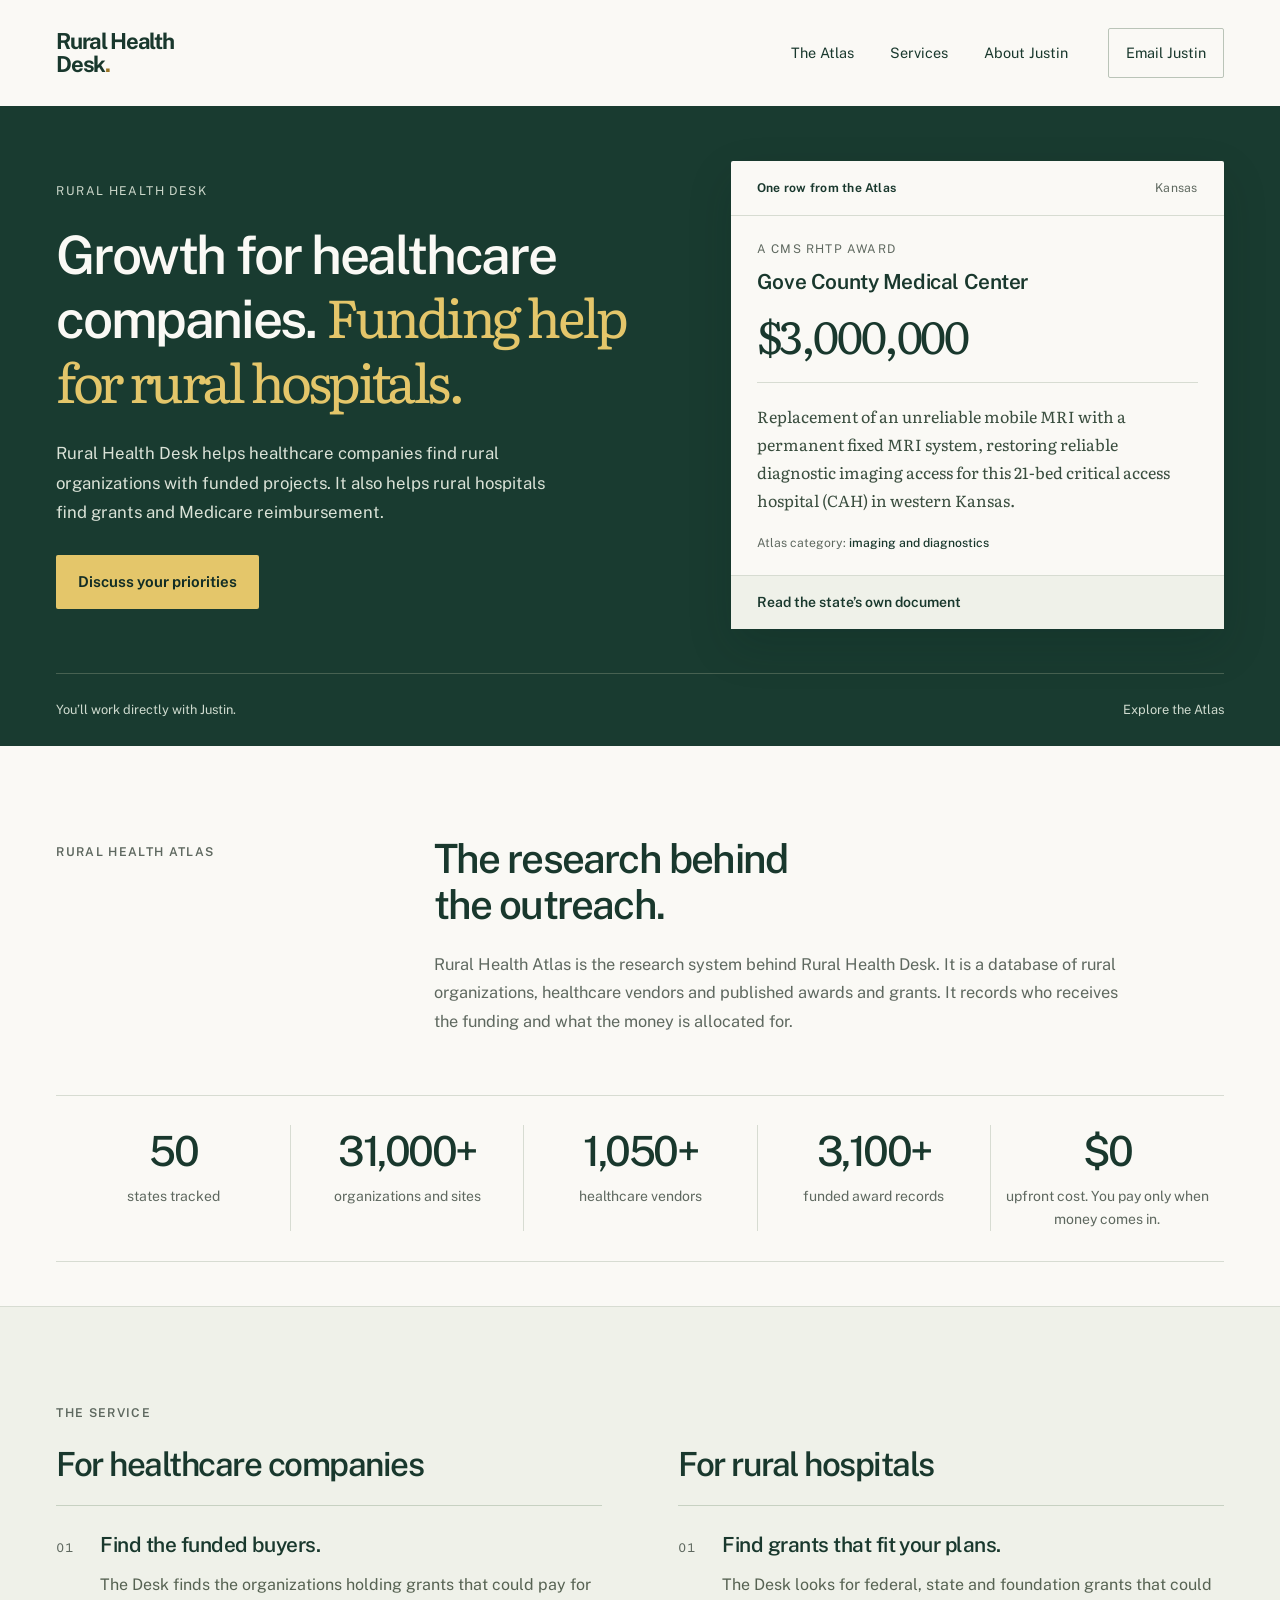
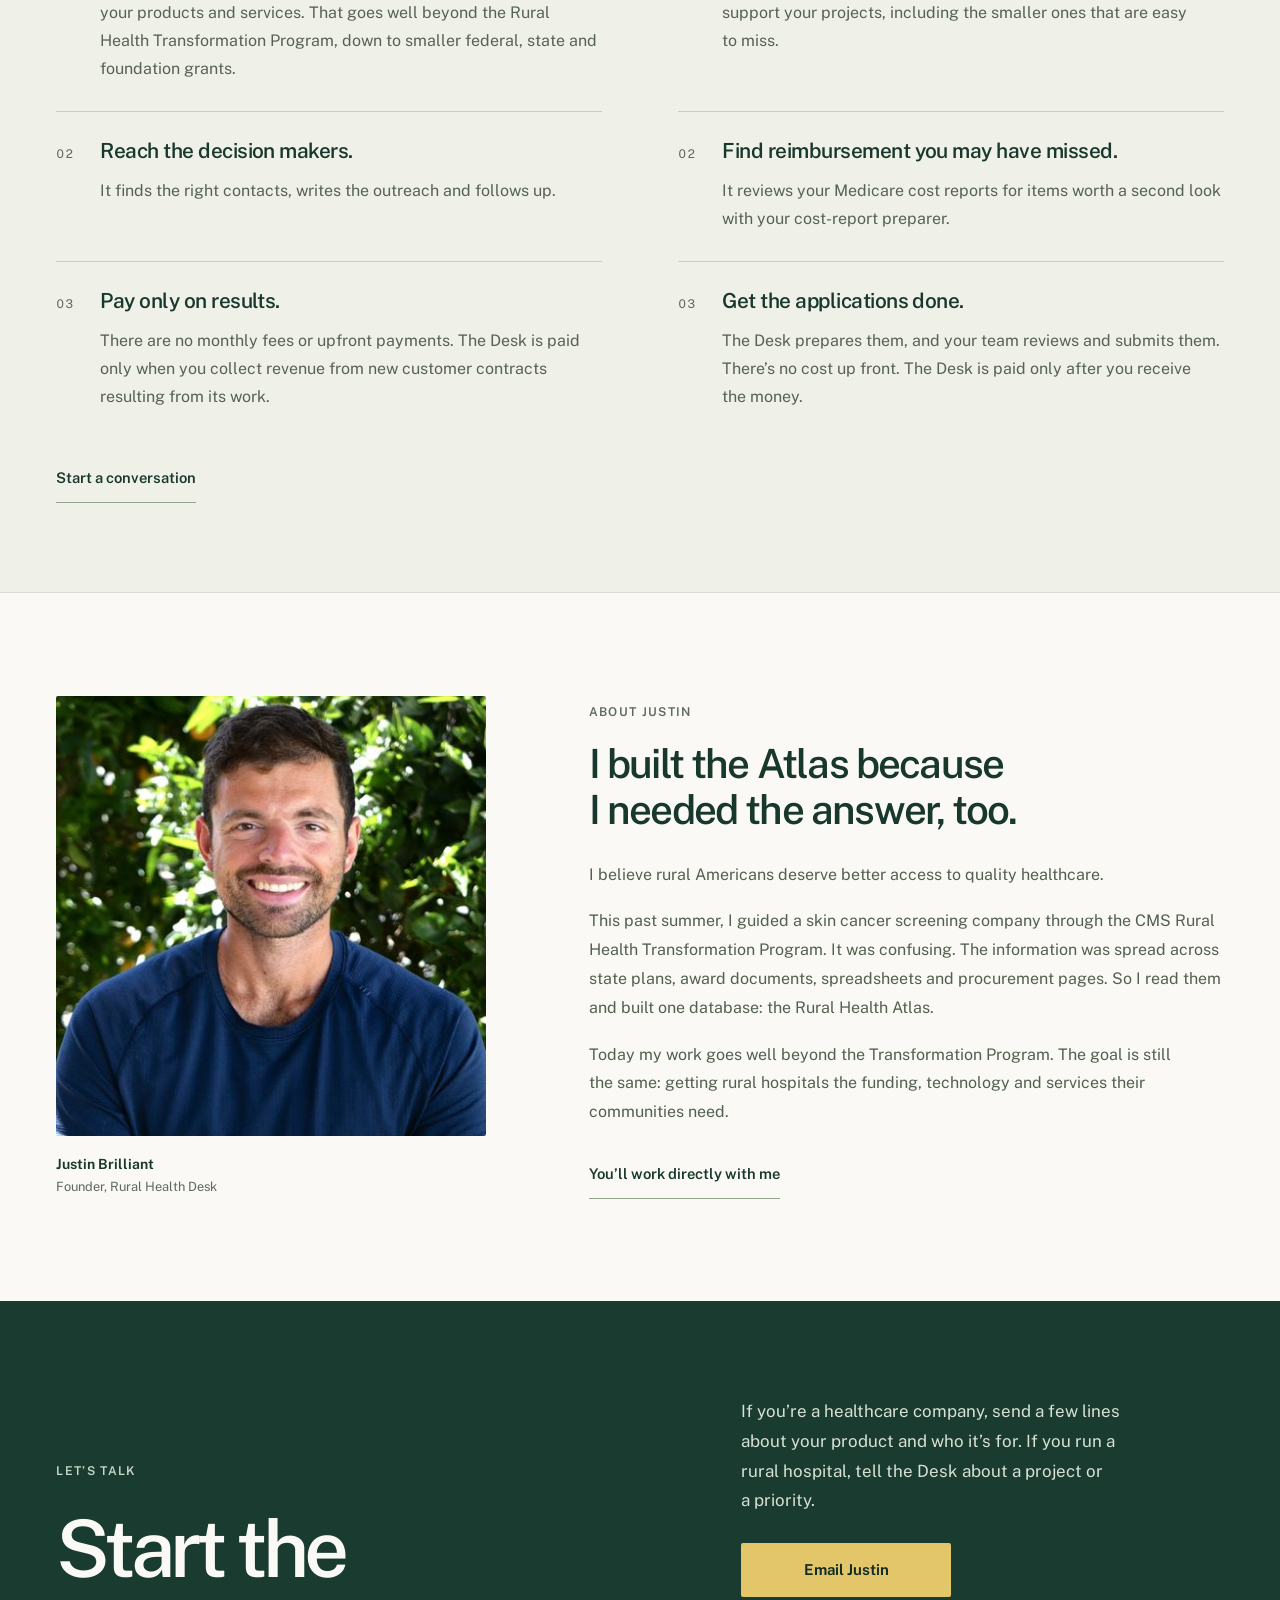
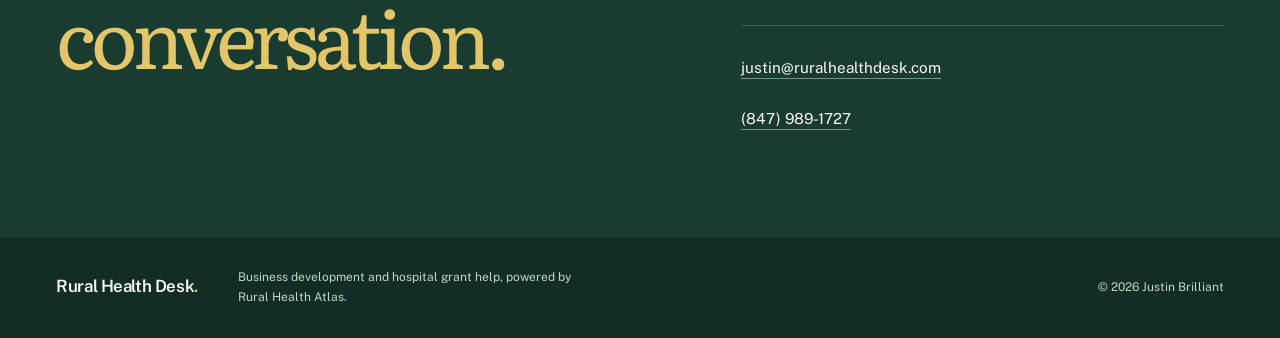
==== index.html @ df7e243c "site: refresh approved Rural Health Desk page and verified counts" ====
<!doctype html>
<html lang="en"><head>
<meta charset="utf-8"><meta name="viewport" content="width=device-width,initial-scale=1">
<meta name="color-scheme" content="light"><meta name="theme-color" content="#193B30">
<title>Rural healthcare growth and hospital funding help | Rural Health Desk</title><meta name="description" content="Business development for healthcare companies in rural markets. Grant and reimbursement help for rural hospitals.">
<meta name="author" content="Justin Brilliant"><link rel="canonical" href="https://ruralhealthdesk.com/">
<meta property="og:site_name" content="Rural Health Desk"><meta property="og:locale" content="en_US">
<meta property="og:type" content="website"><meta property="og:url" content="https://ruralhealthdesk.com/">
<meta property="og:title" content="Rural Health Desk"><meta property="og:description" content="Business development for healthcare companies in rural markets. Grant and reimbursement help for rural hospitals.">
<meta property="og:image" content="https://ruralhealthdesk.com/assets/og-card.png">
<meta property="og:image:type" content="image/png"><meta property="og:image:width" content="1200">
<meta property="og:image:height" content="630"><meta property="og:image:alt" content="Rural Health Desk: growth for healthcare companies, funding help for rural hospitals.">
<meta name="twitter:card" content="summary_large_image">
<link rel="preload" href="/assets/fonts/public-sans.woff2" as="font" type="font/woff2" crossorigin>
<link rel="preload" href="/assets/fonts/literata-400.woff2" as="font" type="font/woff2" crossorigin>
<link rel="icon" href="/assets/favicon.svg" type="image/svg+xml"><link rel="icon" href="/favicon.ico" sizes="32x32">
<link rel="apple-touch-icon" href="/assets/apple-touch-icon.png"><link rel="manifest" href="/assets/manifest.webmanifest">
<script type="application/ld+json">{"@context": "https://schema.org", "@type": "Organization", "name": "Rural Health Desk", "url": "https://ruralhealthdesk.com", "email": "justin@ruralhealthdesk.com", "telephone": "+18479891727", "description": "Business development for healthcare companies in rural markets. Grant and reimbursement help for rural hospitals.", "founder": {"@type": "Person", "name": "Justin Brilliant"}}</script><style>@font-face{font-family:'Public Sans';font-style:normal;font-weight:400 800;font-display:swap;src:url('/assets/fonts/public-sans.woff2') format('woff2')}
@font-face{font-family:Literata;font-style:normal;font-weight:400;font-display:swap;src:url('/assets/fonts/literata-400.woff2') format('woff2')}
:root{--field:#193B30;--deep:#122D25;--paper:#FAF9F5;--white:#FFFEFA;--ink:#19382D;--muted:#5E685F;--wheat:#E4C66A;--line:#D7DCD2;--pale:#EFF1E9;--sans:'Public Sans',Arial,sans-serif;--serif:Literata,Georgia,serif;--gutter:clamp(24px,4.4vw,72px);--shell:1320px}
*{box-sizing:border-box}
html{scroll-behavior:smooth;scroll-padding-top:28px}
body{margin:0;background:var(--paper);color:var(--ink);font-family:var(--sans);font-size:1rem;line-height:1.65;-webkit-font-smoothing:antialiased}
h1,h2,h3,p,figure,blockquote,dl,dd{margin:0}
h1,h2,h3{font-weight:550;line-height:1.14;letter-spacing:-.045em}
h1{font-size:clamp(2.65rem,4.15vw,4.35rem)}
h2{font-size:clamp(2rem,3.15vw,3.05rem)}
h3{font-size:1.3rem;letter-spacing:-.025em;line-height:1.3}
p{text-wrap:pretty}
a{color:inherit;text-underline-offset:5px;text-decoration-thickness:1px}
a:focus-visible{outline:3px solid #946A14;outline-offset:5px}
img{display:block;max-width:100%;height:auto}
::selection{background:var(--wheat);color:var(--deep)}
.shell{max-width:calc(var(--shell) + 2 * var(--gutter));padding-inline:var(--gutter);margin-inline:auto}
.skip{position:fixed;top:12px;left:16px;padding:12px 20px;background:var(--wheat);color:var(--ink);z-index:100;transform:translateY(-160%)}
.skip:focus{transform:translateY(0)}
.site-header{background:var(--paper)}
.header-inner{display:flex;align-items:center;gap:40px;min-height:106px}
.wordmark{font-weight:700;font-size:1.38rem;line-height:1.02;letter-spacing:-.06em;text-decoration:none;min-width:150px}
.wordmark>span{display:block}.brand-dot{color:#9A7527}
.header-inner nav{display:flex;gap:36px;align-items:center;margin-left:auto}
.header-inner nav a{font-size:.9rem;text-decoration:none;padding-block:14px;min-height:48px;position:relative}
.header-inner nav a:after{position:absolute;content:'';height:1px;background:var(--field);bottom:9px;left:0;width:0;transition:width .18s ease}
.header-inner nav a:hover:after{width:100%}
.header-contact{display:flex;align-items:center;gap:24px;text-decoration:none;font-size:.9rem;border:1px solid #BAC4B8;border-radius:2px;padding:12px 17px;min-height:48px;transition:background .2s,border-color .2s}
.header-contact:hover{background:var(--pale);border-color:var(--field)}
.hero{background:var(--field);color:var(--paper);padding-top:clamp(42px,4.3vw,72px)}
.hero-grid{display:grid;grid-template-columns:minmax(0,1.2fr) minmax(0,1fr);align-items:center;gap:clamp(44px,6.5vw,100px)}
.scope-label{color:#CDD8CB;font-size:.76rem;letter-spacing:.115em;text-transform:uppercase;margin-bottom:24px;max-width:460px}
.hero h1{max-width:650px;font-weight:550}
.hero h1 span{font-family:var(--serif);font-weight:400;letter-spacing:-.065em;color:var(--wheat)}
.hero-intro{font-size:1.05rem;line-height:1.75;color:#DAE2D7;max-width:500px;margin-top:25px}
.hero-actions{display:flex;flex-direction:column;align-items:flex-start;gap:12px;margin-top:28px}
.hero-actions p{font-size:.875rem;color:#CDD8CB}
.button{display:inline-flex;align-items:center;justify-content:center;min-height:54px;padding:14px 22px;font-size:.94rem;font-weight:650;border-radius:2px;text-decoration:none;transition:background .18s ease}
.button-wheat{background:var(--wheat);color:var(--deep)}.button-wheat:hover{background:#F1D888}
.hero a:focus-visible,.contact-section a:focus-visible{outline-color:var(--wheat)}
.button-wheat:focus-visible{outline-color:var(--paper)}
.button-green{background:var(--field);color:var(--paper)}
.hero-service{font-size:.82rem;color:#CDD8CB;margin-top:28px}
.award-note{background:var(--paper);color:var(--ink);border-radius:2px;box-shadow:0 18px 45px #071D1829;max-width:520px;width:100%;justify-self:end}
.note-top{padding:17px 26px;display:flex;align-items:center;justify-content:space-between;gap:16px;border-bottom:1px solid var(--line);font-size:.76rem;letter-spacing:.02em}
.note-top p{font-weight:650}.note-top span{color:var(--muted)}
.note-body{padding:24px 26px 22px}
.note-type{font-size:.75rem;letter-spacing:.1em;text-transform:uppercase;color:var(--muted);margin-bottom:8px}
.award-note h2{font-size:1.3rem;font-weight:600;letter-spacing:-.02em;line-height:1.3}
.award-amount{font-family:var(--serif);font-size:clamp(2.4rem,3.5vw,3.5rem);line-height:1.25;letter-spacing:-.055em;margin-top:12px}
.award-note blockquote{font-family:var(--serif);font-size:.925rem;line-height:1.75;border-top:1px solid var(--line);padding-top:19px;margin-top:19px;color:#394D3E}
.category{font-size:.76rem;color:var(--muted);margin-top:19px;line-height:1.65}
.category strong{font-weight:500;color:var(--ink)}
.source-link{border-top:1px solid var(--line);background:var(--pale);display:flex;align-items:center;justify-content:space-between;gap:15px;padding:15px 26px;font-size:.82rem;font-weight:600;text-decoration:none;min-height:54px;transition:background .18s}
.source-link:hover{background:#E3E8DC}
.award-note .source-link:focus-visible{outline-color:var(--ink);outline-offset:-5px}
.hero-baseline{display:flex;align-items:center;justify-content:space-between;gap:24px;padding:22px 0;border-top:1px solid #476151;margin-top:44px;font-size:.8rem;color:#CFDBCF}
.hero-baseline a{display:flex;text-decoration:none;min-height:28px;align-items:center}
.section-intro{display:grid;grid-template-columns:1fr 2.4fr;gap:48px}
.section-label{font-size:.76rem;letter-spacing:.11em;text-transform:uppercase;font-weight:600;color:var(--muted);padding-top:6px}
.atlas-section{padding-block:clamp(64px,7vw,112px) 44px}
.section-intro h2{max-width:700px}
.section-intro>div>p{max-width:690px;color:var(--muted);margin-top:22px;font-size:1.02rem;line-height:1.75}
.metrics{display:grid;grid-template-columns:repeat(5,minmax(0,1fr));margin-top:60px;border-top:1px solid var(--line);border-bottom:1px solid var(--line);padding-block:29px 30px}
.metrics>div{padding:0 12px;border-left:1px solid var(--line);text-align:center}.metrics>div:first-child{border-left:0}
.metrics dt{font-size:clamp(2rem,3.25vw,3.2rem);line-height:1.25;letter-spacing:-.06em;font-weight:500;white-space:nowrap}
.metrics dd{font-size:.85rem;color:var(--muted);margin-top:8px}
.stat-prefix{font-size:.86rem;letter-spacing:0;vertical-align:baseline}
.data-caption{font-size:.76rem;color:var(--muted);margin-top:14px}
.desk-section{padding-block:clamp(64px,7vw,108px);background:var(--pale);border-block:1px solid var(--line)}
.desk-layout{display:grid;grid-template-columns:minmax(0,1fr) minmax(0,1.24fr);gap:clamp(54px,9vw,144px)}
.desk-heading h2{margin-top:20px;max-width:500px}
.desk-heading>p:not(.section-label){color:var(--muted);font-size:1rem;max-width:380px;margin-top:24px}
.text-link{display:inline-flex;align-items:center;min-height:48px;font-size:.92rem;font-weight:600;text-decoration:none;border-bottom:1px solid #95A38E}
.desk-heading .text-link{margin-top:23px}
.tracks{display:grid;grid-template-columns:repeat(2,minmax(0,1fr));column-gap:clamp(40px,6vw,96px);margin-top:22px}.track{display:grid;grid-row:span 4;grid-template-rows:subgrid}.track .deliverables{display:contents}.track-title{font-size:clamp(1.7rem,2.6vw,2.35rem);line-height:1.15;margin-bottom:22px}.track-link{margin-top:44px}.deliverables article{border-top:1px solid #C7D1C2;padding:25px 0 28px}
.deliverables article:last-child{padding-bottom:0}
.deliverable-heading{display:grid;grid-template-columns:27px 1fr;gap:17px;align-items:baseline}
.deliverable-heading>span{font-size:.75rem;color:var(--muted);font-variant-numeric:tabular-nums;letter-spacing:.04em}
.deliverables p.deliverable-group{margin:0 0 4px;font-size:.78rem;letter-spacing:.085em;text-transform:uppercase;color:var(--muted);font-weight:600}.deliverables article+p.deliverable-group{margin-top:44px}.deliverables p{margin:12px 0 0 44px;color:#566252;font-size:.95rem;line-height:1.75}
.about-section{padding-block:clamp(72px,8vw,128px)}
.about-grid{display:grid;grid-template-columns:minmax(0,.88fr) minmax(0,1.3fr);gap:clamp(54px,8vw,120px);align-items:center}
.portrait{max-width:430px}.portrait img{width:100%;aspect-ratio:880/899;object-fit:cover;border-radius:2px}
.portrait figcaption{display:flex;flex-direction:column;margin-top:17px;font-size:.86rem;line-height:1.7}
.portrait figcaption>span:first-child{font-weight:650}.portrait figcaption>span:last-child{color:var(--muted);font-size:.8rem}
.about-copy h2{margin:19px 0 28px}.about-copy>p:not(.section-label){margin-top:18px;color:#52604F;font-size:1rem;line-height:1.8;max-width:660px}
.about-copy .text-link{margin-top:24px}
.contact-section{background:var(--field);color:var(--paper);padding-block:clamp(64px,7.5vw,114px)}
.contact-grid{display:grid;grid-template-columns:minmax(0,1.18fr) minmax(0,1fr);gap:clamp(54px,9vw,144px);align-items:center}
.contact-section .section-label{color:#C9D7C6;margin-bottom:25px}
.contact-section h2{font-size:clamp(3.3rem,6.2vw,6rem);line-height:1.08;letter-spacing:-.065em}
.contact-section h2 span{font-family:var(--serif);font-weight:400;color:var(--wheat)}
.contact-copy>p:first-child{max-width:395px;color:#D9E1D5;font-size:1.06rem;line-height:1.75}
.contact-copy .button{margin-top:27px;min-width:210px}
.contact-copy .response-time{font-size:.85rem;color:#CCD9C7;margin-top:11px}
.contact-copy address{border-top:1px solid #476151;margin-top:28px;padding-top:20px;font-style:normal;display:flex;flex-direction:column;align-items:flex-start;gap:7px;font-size:.95rem}
.contact-copy address a{min-height:32px;text-decoration-color:#7C9380;overflow-wrap:anywhere}
.site-footer{background:var(--deep);color:#C7D5C6;padding-block:30px}
.footer-inner{display:flex;align-items:center;gap:40px;flex-wrap:wrap}
.footer-brand{text-decoration:none;font-weight:600;font-size:1.06rem;letter-spacing:-.025em;color:var(--paper)}
.footer-brand span{color:var(--wheat)}
.footer-inner p{font-size:.75rem;max-width:355px;line-height:1.7}
.footer-inner .copyright{margin-left:auto}
.site-footer a:focus-visible{outline-color:var(--wheat)}
.not-found{min-height:65vh;padding-block:80px}.not-found h1{margin-block:24px}.not-found .button{margin-block:28px}.not-found>p{margin-block:20px}
@media(min-width:1600px){.hero-grid{gap:100px;grid-template-columns:minmax(0,1.18fr) minmax(0,1fr)}}
@media(max-width:1050px){.header-inner{gap:26px}.header-inner nav{gap:23px}.hero-grid{gap:38px;grid-template-columns:minmax(0,1.1fr) minmax(0,1fr)}.hero h1{font-size:clamp(2.5rem,4.55vw,3rem)}.hero-intro{font-size:1rem}.note-body{padding:22px}.note-top,.source-link{padding-inline:22px}.award-note blockquote{font-size:.86rem}.hero-service{font-size:.76rem}.section-intro{grid-template-columns:1fr 2.2fr;gap:32px}.desk-layout{gap:48px}.about-grid{gap:48px}.footer-inner{gap:24px}.footer-inner .copyright{margin-left:0}}
@media(max-width:760px){.header-inner{min-height:102px;padding-top:19px;padding-bottom:12px;gap:15px 20px;flex-wrap:wrap}.wordmark{font-size:1.2rem;min-width:0}.header-contact{margin-left:auto;font-size:.84rem;min-height:44px;padding:10px 13px;gap:18px}.header-inner nav{order:3;margin-left:0;width:100%;gap:27px;border-top:1px solid var(--line);padding-top:2px}.header-inner nav a{font-size:.81rem;min-height:44px;padding:10px 0}.hero{padding-top:36px}.hero-grid{grid-template-columns:1fr;gap:38px}.hero h1{font-size:clamp(2.55rem,7.1vw,3.8rem);max-width:610px}.scope-label{font-size:.75rem;letter-spacing:.085em;margin-bottom:22px;max-width:330px}.hero-intro{max-width:560px;margin-top:22px}.hero-actions{margin-top:23px;gap:11px}.hero-service{margin-top:22px;font-size:.79rem}.award-note{max-width:none;justify-self:stretch}.award-note h2{font-size:1.3rem}.award-amount{font-size:2.85rem}.award-note blockquote{font-size:.95rem}.note-body{padding:23px}.note-top,.source-link{padding-inline:23px}.category{font-size:.78rem}.hero-baseline{margin-top:32px;align-items:flex-start;font-size:.75rem;padding-block:20px;gap:16px}.hero-baseline>span{max-width:210px}.hero-baseline a{gap:12px;white-space:nowrap}.section-intro,.desk-layout,.about-grid,.contact-grid{grid-template-columns:1fr;gap:26px}.atlas-section{padding-top:59px}.section-label{font-size:.75rem}.section-intro h2{font-size:2.15rem}.section-intro>div>p{font-size:1rem;margin-top:20px}.metrics{grid-template-columns:repeat(2,minmax(0,1fr));margin-top:35px;padding-block:0}.metrics>div{padding:24px 0;border-left:0;text-align:left}.metrics>div:nth-child(even){padding-left:22px;border-left:1px solid var(--line)}.metrics>div:nth-child(-n+4){border-bottom:1px solid var(--line)}.metrics>div:last-child:nth-child(odd){grid-column:1/-1;padding-left:0;border-left:0}.metrics dt{font-size:2.35rem}.metrics dd{font-size:.875rem;max-width:150px}.stat-prefix{display:block;font-size:.75rem;line-height:1.1;letter-spacing:0;margin-bottom:4px}.data-caption{font-size:.75rem;max-width:440px;line-height:1.7}.desk-section{padding-block:56px}.desk-heading h2{font-size:2.2rem;margin-top:16px}.tracks{grid-template-columns:1fr}.track+.track{margin-top:48px}.track-title{font-size:1.8rem;margin-bottom:14px}.track-link{margin-top:32px}.desk-heading>p:not(.section-label){max-width:580px}.deliverables{margin-top:12px}.deliverables article{padding-block:23px}.deliverables p{margin-left:36px;font-size:1rem}.deliverable-heading{gap:12px;grid-template-columns:24px 1fr}.deliverable-heading h3{font-size:1.17rem}.about-section{padding-block:60px}.about-grid{gap:35px}.portrait{max-width:480px}.portrait figcaption{margin-top:14px}.about-copy h2{font-size:2.15rem;margin-top:17px}.about-copy h2 br{display:none}.about-copy>p:not(.section-label){font-size:1rem}.contact-grid{gap:35px}.contact-section{padding-block:57px}.contact-section .section-label{margin-bottom:20px}.contact-section h2{font-size:clamp(3rem,10vw,4.6rem)}.contact-copy>p:first-child{font-size:1rem;max-width:550px}.contact-copy address{font-size:.9rem}.footer-inner{flex-direction:column;align-items:flex-start;gap:14px}.footer-inner p{font-size:.75rem;max-width:330px}}
@media(max-width:359px){.header-inner nav{gap:22px}.header-inner nav a{font-size:.8rem}.hero h1{font-size:2.38rem}.hero-baseline{flex-direction:column;gap:8px}.hero-baseline>span{max-width:none}.metrics dt{font-size:2rem}.metrics>div:nth-child(even){padding-left:14px}.button{padding-inline:18px;gap:23px}.award-amount{font-size:2.5rem}.contact-section h2{font-size:2.85rem}}
@media(prefers-reduced-motion:reduce){html{scroll-behavior:auto}*,*:before,*:after{transition:none!important}}
@media print{body{font-size:10pt;background:white;color:black}.shell{padding:0;max-width:none}.site-header,.hero-baseline,.hero-actions,.header-contact,.site-footer,.text-link,.contact-copy .button{display:none}.hero,.contact-section,.desk-section{background:white;color:black;padding-block:20px}.hero-grid,.section-intro,.desk-layout,.about-grid,.contact-grid{display:block}.hero-copy p,.hero h1 span,.contact-section h2 span,.contact-copy p,.contact-section .section-label{color:black}.hero h1{font-size:28pt}.hero-service{display:none}.award-note{box-shadow:none;border:1px solid #888;margin-top:24px;max-width:none;break-inside:avoid}.award-amount{font-size:28pt}.source-link{background:white}.atlas-section,.about-section{padding-block:24px}.section-label{color:black}.metrics{margin-top:20px}.metrics dt{font-size:22pt}.deliverables article{break-inside:avoid}.portrait{max-width:180px;float:left;margin:0 30px 20px 0}.about-copy{overflow:hidden}.about-copy h2{font-size:22pt}.contact-section{clear:both}.contact-section h2{font-size:26pt}.contact-copy address{border-color:#888}.contact-copy address a{color:black}.contact-copy p.response-time{color:black}.not-found{min-height:0}}

/* Readable source text and contact targets at every breakpoint. */
.award-note blockquote{font-size:1rem}
.source-link,.metrics dd,.portrait figcaption,.hero-service{font-size:.875rem}
.deliverables p{font-size:1rem}
.contact-copy address a{display:inline-flex;align-items:center;min-height:44px}
@media(max-width:760px){.desk-heading h2{text-wrap:balance}.desk-heading h2 br{display:none}}
</style></head><body>
<a class="skip" href="#main">Skip to main content</a>
<header class="site-header"><div class="shell header-inner">
<a class="wordmark" href="/" aria-label="Rural Health Desk home"><span>Rural Health</span><span>Desk<span class="brand-dot">.</span></span></a>
<nav aria-label="Primary"><a href="/#atlas">The Atlas</a><a href="/#desk">Services</a><a href="/#about">About Justin</a></nav>
<a class="header-contact" href="mailto:justin@ruralhealthdesk.com?subject=Rural%20Health%20Desk%20inquiry">Email Justin</a>
</div></header>
<main id="main">
<section class="hero" aria-labelledby="hero-title"><div class="shell">
<div class="hero-grid"><div class="hero-copy">
<p class="scope-label">Rural Health Desk</p>
<h1 id="hero-title">Growth for healthcare companies. <span>Funding help for rural hospitals.</span></h1>
<p class="hero-intro">Rural Health Desk helps healthcare companies find rural organizations with funded projects. It also helps rural hospitals find grants and Medicare reimbursement.</p>
<div class="hero-actions"><a class="button button-wheat" href="mailto:justin@ruralhealthdesk.com?subject=Rural%20Health%20Desk%20inquiry">Discuss your priorities</a></div>
</div>
<aside class="award-note" aria-labelledby="award-note-title">
<div class="note-top"><p>One row from the Atlas</p><span>Kansas</span></div>
<div class="note-body"><p class="note-type">A CMS RHTP award</p>
<h2 id="award-note-title">Gove County Medical Center</h2>
<p class="award-amount">$3,000,000</p>
<blockquote>Replacement of an unreliable mobile MRI with a permanent fixed MRI system, restoring reliable diagnostic imaging access for this 21-bed critical access hospital (CAH) in western Kansas.</blockquote>
<p class="category">Atlas category: <strong>imaging and diagnostics</strong></p>
</div><a class="source-link" href="https://www.kdhe.ks.gov/DocumentCenter/View/58981/REH-CAP-and-RPGP-Award-Winners-PDF">Read the state’s own document</a>
</aside></div>
<div class="hero-baseline"><span>You’ll work directly with Justin.</span><a href="#atlas">Explore the Atlas</a></div>
</div></section>

<section class="atlas-section" id="atlas" aria-labelledby="atlas-title"><div class="shell">
<div class="section-intro"><p class="section-label">Rural Health Atlas</p><div>
<h2 id="atlas-title">The research behind<br>the outreach.</h2>
<p>Rural Health Atlas is the research system behind Rural Health Desk. It is a database of rural organizations, healthcare vendors and published awards and grants. It records who receives the funding and what the money is allocated for.</p>
</div></div>
<dl class="metrics">
<div><dt>50</dt><dd>states tracked</dd></div>
<div><dt>31,000+</dt><dd>organizations and sites</dd></div>
<div><dt>1,050+</dt><dd>healthcare vendors</dd></div>
<div><dt>3,100+</dt><dd>funded award records</dd></div>
<div><dt>$0</dt><dd>upfront cost. You pay only when money comes in.</dd></div>
</dl>
</div></section>

<section class="desk-section" id="desk" aria-label="The service"><div class="shell">
<p class="section-label">The service</p>
<div class="tracks">
<div class="track"><h2 class="track-title">For healthcare companies</h2>
<div class="deliverables">
<article><div class="deliverable-heading"><span aria-hidden="true">01</span><h3>Find the funded buyers.</h3></div><p>The Desk finds the organizations holding grants that could pay for your products and services. That goes well beyond the Rural Health Transformation Program, down to smaller federal, state and foundation grants.</p></article>
<article><div class="deliverable-heading"><span aria-hidden="true">02</span><h3>Reach the decision makers.</h3></div><p>It finds the right contacts, writes the outreach and follows up.</p></article>
<article><div class="deliverable-heading"><span aria-hidden="true">03</span><h3>Pay only on results.</h3></div><p>There are no monthly fees or upfront payments. The Desk is paid only when you collect revenue from new customer contracts resulting from its work.</p></article>
</div></div>
<div class="track"><h2 class="track-title">For rural hospitals</h2>
<div class="deliverables">
<article><div class="deliverable-heading"><span aria-hidden="true">01</span><h3>Find grants that fit your plans.</h3></div><p>The Desk looks for federal, state and foundation grants that could support your projects, including the smaller ones that are easy to miss.</p></article>
<article><div class="deliverable-heading"><span aria-hidden="true">02</span><h3>Find reimbursement you may have missed.</h3></div><p>It reviews your Medicare cost reports for items worth a second look with your cost-report preparer.</p></article>
<article><div class="deliverable-heading"><span aria-hidden="true">03</span><h3>Get the applications done.</h3></div><p>The Desk prepares them, and your team reviews and submits them. There’s no cost up front. The Desk is paid only after you receive the money.</p></article>
</div></div>
</div>
<a class="text-link track-link" href="mailto:justin@ruralhealthdesk.com?subject=Rural%20Health%20Desk%20inquiry">Start a conversation</a>
</div></section>

<section class="about-section" id="about" aria-labelledby="about-title"><div class="shell about-grid">
<figure class="portrait"><img src="/assets/justin.jpg" srcset="/assets/justin-small.jpg 440w, /assets/justin.jpg 880w" sizes="(max-width:760px) calc(100vw - 48px), 420px" alt="Justin Brilliant, founder of Rural Health Desk" width="880" height="899" loading="lazy" decoding="async"><figcaption><span>Justin Brilliant</span><span>Founder, Rural Health Desk</span></figcaption></figure>
<div class="about-copy"><p class="section-label">About Justin</p><h2 id="about-title">I built the Atlas because<br> I needed the answer, too.</h2>
<p>I believe rural Americans deserve better access to quality healthcare.</p>
<p>This past summer, I guided a skin cancer screening company through the CMS Rural Health Transformation Program. It was confusing. The information was spread across state plans, award documents, spreadsheets and procurement pages. So I read them and built one database: the Rural Health Atlas.</p>
<p>Today my work goes well beyond the Transformation Program. The goal is still the same: getting rural hospitals the funding, technology and services their communities need.</p>
<a class="text-link" href="mailto:justin@ruralhealthdesk.com?subject=Rural%20Health%20Desk%20inquiry">You’ll work directly with me</a>
</div></div></section>

<section class="contact-section" id="contact" aria-labelledby="contact-title"><div class="shell contact-grid">
<div><p class="section-label">Let’s talk</p><h2 id="contact-title">Start the<br><span>conversation.</span></h2></div>
<div class="contact-copy"><p>If you’re a healthcare company, send a few lines about your product and who it’s for. If you run a rural hospital, tell the Desk about a project or a priority.</p>
<a class="button button-wheat" href="mailto:justin@ruralhealthdesk.com?subject=Rural%20Health%20Desk%20inquiry">Email Justin</a>
<address><a href="mailto:justin@ruralhealthdesk.com">justin@ruralhealthdesk.com</a><a href="tel:+18479891727">(847) 989-1727</a></address></div>
</div></section>
</main><footer class="site-footer"><div class="shell footer-inner">
<a class="footer-brand" href="/">Rural Health Desk<span aria-hidden="true">.</span></a>
<p>Business development and hospital grant help, powered by Rural Health Atlas.</p>
<p class="copyright">&copy; 2026 Justin Brilliant</p>
</div></footer></body></html>
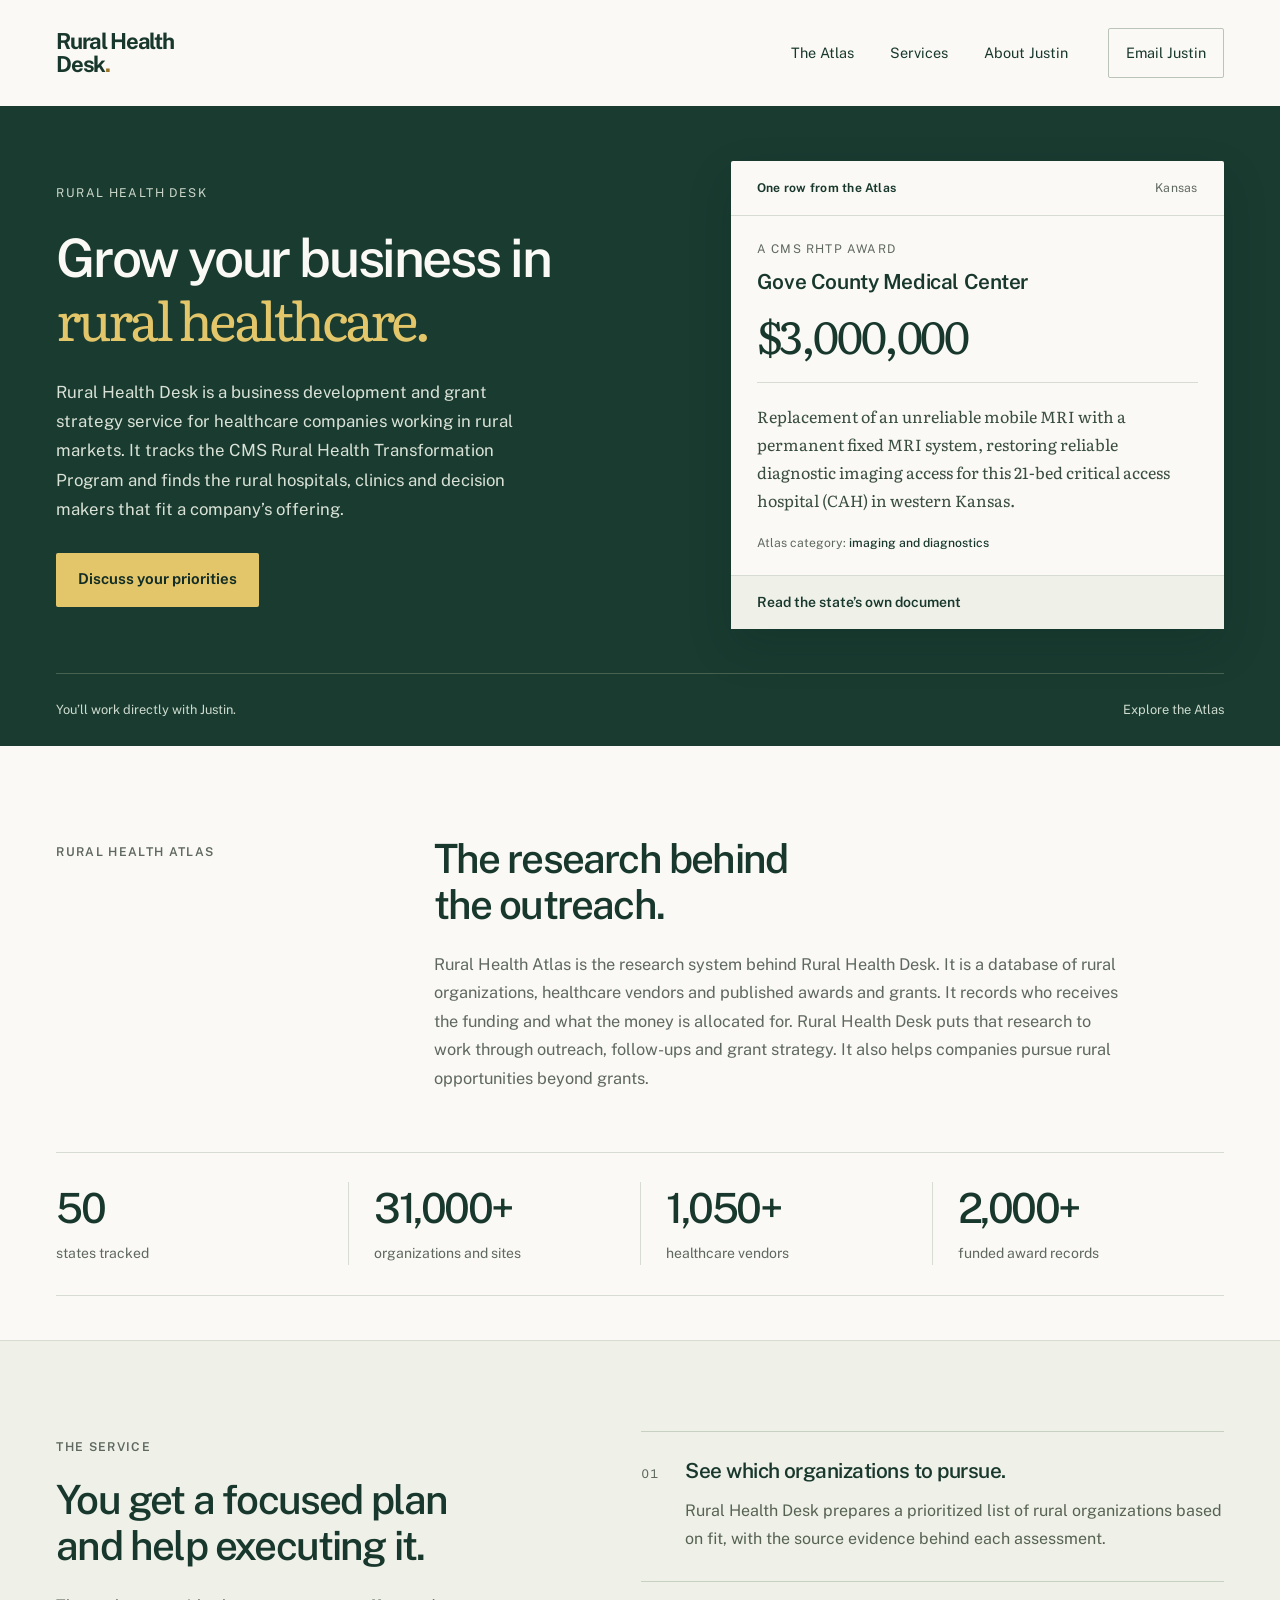
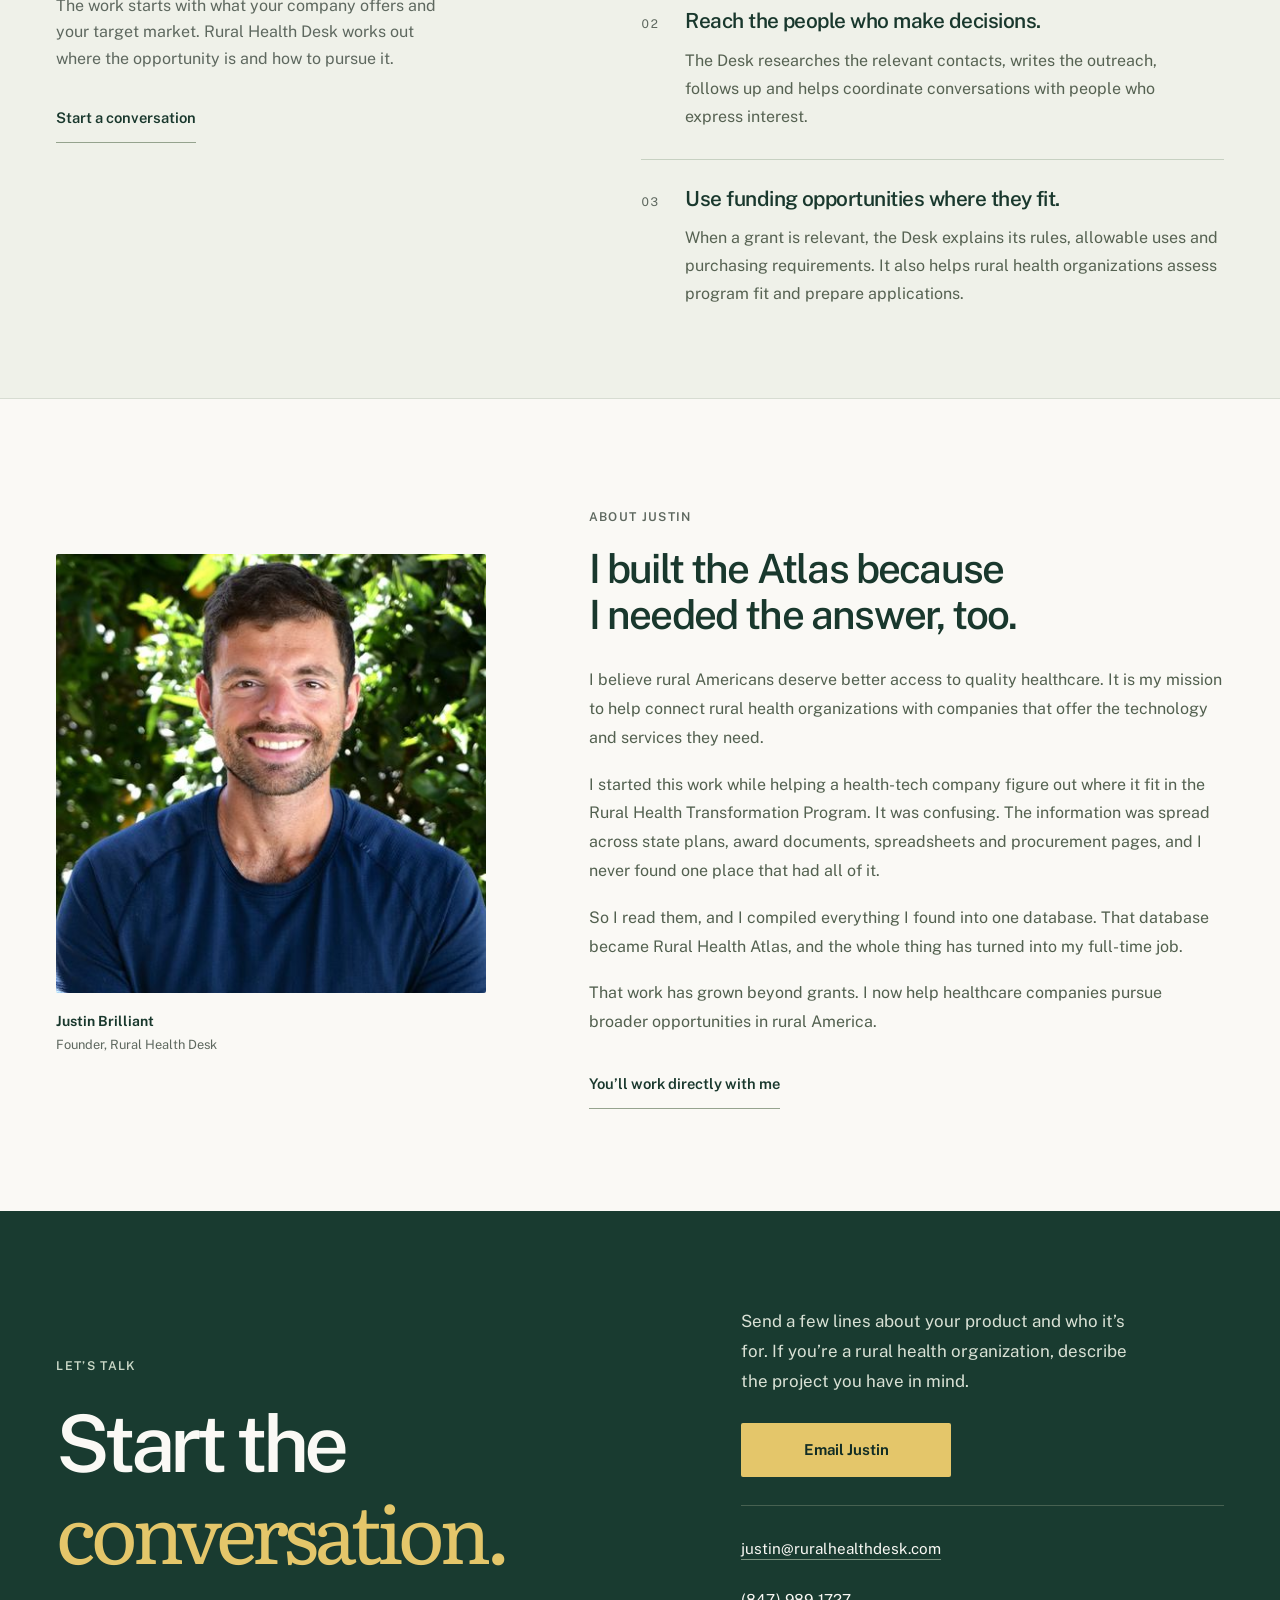
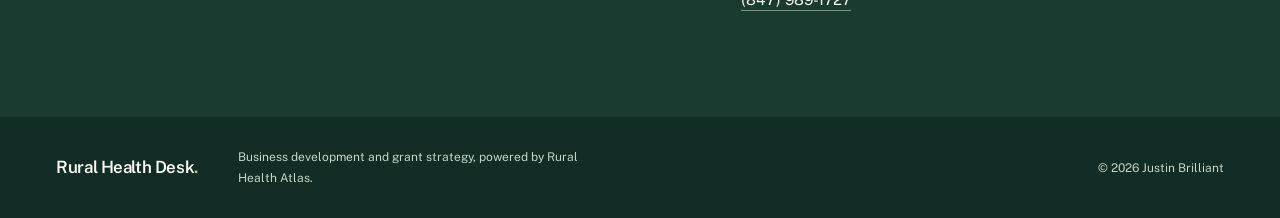
==== commit 187fd746: "site: refresh approved Rural Health Desk page and verified counts" ====
--- a/index.html
+++ b/index.html
@@ -2,20 +2,20 @@
 <html lang="en"><head>
 <meta charset="utf-8"><meta name="viewport" content="width=device-width,initial-scale=1">
 <meta name="color-scheme" content="light"><meta name="theme-color" content="#193B30">
-<title>Rural healthcare growth and hospital funding help | Rural Health Desk</title><meta name="description" content="Business development for healthcare companies in rural markets. Grant and reimbursement help for rural hospitals.">
+<title>Rural healthcare outreach and grant strategy | Rural Health Desk</title><meta name="description" content="Business development and outreach for healthcare companies, with grant strategy and application support. Engage Rural Health Desk for outreach, grants or both.">
 <meta name="author" content="Justin Brilliant"><link rel="canonical" href="https://ruralhealthdesk.com/">
 <meta property="og:site_name" content="Rural Health Desk"><meta property="og:locale" content="en_US">
 <meta property="og:type" content="website"><meta property="og:url" content="https://ruralhealthdesk.com/">
-<meta property="og:title" content="Rural Health Desk"><meta property="og:description" content="Business development for healthcare companies in rural markets. Grant and reimbursement help for rural hospitals.">
+<meta property="og:title" content="Rural Health Desk"><meta property="og:description" content="Business development and outreach for healthcare companies, with grant strategy and application support. Engage Rural Health Desk for outreach, grants or both.">
 <meta property="og:image" content="https://ruralhealthdesk.com/assets/og-card.png">
 <meta property="og:image:type" content="image/png"><meta property="og:image:width" content="1200">
-<meta property="og:image:height" content="630"><meta property="og:image:alt" content="Rural Health Desk: growth for healthcare companies, funding help for rural hospitals.">
+<meta property="og:image:height" content="630"><meta property="og:image:alt" content="Rural Health Desk: grow your business in rural healthcare.">
 <meta name="twitter:card" content="summary_large_image">
 <link rel="preload" href="/assets/fonts/public-sans.woff2" as="font" type="font/woff2" crossorigin>
 <link rel="preload" href="/assets/fonts/literata-400.woff2" as="font" type="font/woff2" crossorigin>
 <link rel="icon" href="/assets/favicon.svg" type="image/svg+xml"><link rel="icon" href="/favicon.ico" sizes="32x32">
 <link rel="apple-touch-icon" href="/assets/apple-touch-icon.png"><link rel="manifest" href="/assets/manifest.webmanifest">
-<script type="application/ld+json">{"@context": "https://schema.org", "@type": "Organization", "name": "Rural Health Desk", "url": "https://ruralhealthdesk.com", "email": "justin@ruralhealthdesk.com", "telephone": "+18479891727", "description": "Business development for healthcare companies in rural markets. Grant and reimbursement help for rural hospitals.", "founder": {"@type": "Person", "name": "Justin Brilliant"}}</script><style>@font-face{font-family:'Public Sans';font-style:normal;font-weight:400 800;font-display:swap;src:url('/assets/fonts/public-sans.woff2') format('woff2')}
+<script type="application/ld+json">{"@context": "https://schema.org", "@type": "Organization", "name": "Rural Health Desk", "url": "https://ruralhealthdesk.com", "email": "justin@ruralhealthdesk.com", "telephone": "+18479891727", "description": "Business development and outreach for healthcare companies, with grant strategy and application support. Engage Rural Health Desk for outreach, grants or both.", "founder": {"@type": "Person", "name": "Justin Brilliant"}}</script><style>@font-face{font-family:'Public Sans';font-style:normal;font-weight:400 800;font-display:swap;src:url('/assets/fonts/public-sans.woff2') format('woff2')}
 @font-face{font-family:Literata;font-style:normal;font-weight:400;font-display:swap;src:url('/assets/fonts/literata-400.woff2') format('woff2')}
 :root{--field:#193B30;--deep:#122D25;--paper:#FAF9F5;--white:#FFFEFA;--ink:#19382D;--muted:#5E685F;--wheat:#E4C66A;--line:#D7DCD2;--pale:#EFF1E9;--sans:'Public Sans',Arial,sans-serif;--serif:Literata,Georgia,serif;--gutter:clamp(24px,4.4vw,72px);--shell:1320px}
 *{box-sizing:border-box}
@@ -78,8 +78,9 @@
 .atlas-section{padding-block:clamp(64px,7vw,112px) 44px}
 .section-intro h2{max-width:700px}
 .section-intro>div>p{max-width:690px;color:var(--muted);margin-top:22px;font-size:1.02rem;line-height:1.75}
-.metrics{display:grid;grid-template-columns:repeat(5,minmax(0,1fr));margin-top:60px;border-top:1px solid var(--line);border-bottom:1px solid var(--line);padding-block:29px 30px}
-.metrics>div{padding:0 12px;border-left:1px solid var(--line);text-align:center}.metrics>div:first-child{border-left:0}
+.metrics{display:grid;grid-template-columns:repeat(4,minmax(0,1fr));margin-top:60px;border-top:1px solid var(--line);border-bottom:1px solid var(--line);padding-block:29px 30px}
+.metrics>div{padding:0 25px;border-left:1px solid var(--line)}
+.metrics>div:first-child{padding-left:0;border-left:0}
 .metrics dt{font-size:clamp(2rem,3.25vw,3.2rem);line-height:1.25;letter-spacing:-.06em;font-weight:500;white-space:nowrap}
 .metrics dd{font-size:.85rem;color:var(--muted);margin-top:8px}
 .stat-prefix{font-size:.86rem;letter-spacing:0;vertical-align:baseline}
@@ -90,11 +91,11 @@
 .desk-heading>p:not(.section-label){color:var(--muted);font-size:1rem;max-width:380px;margin-top:24px}
 .text-link{display:inline-flex;align-items:center;min-height:48px;font-size:.92rem;font-weight:600;text-decoration:none;border-bottom:1px solid #95A38E}
 .desk-heading .text-link{margin-top:23px}
-.tracks{display:grid;grid-template-columns:repeat(2,minmax(0,1fr));column-gap:clamp(40px,6vw,96px);margin-top:22px}.track{display:grid;grid-row:span 4;grid-template-rows:subgrid}.track .deliverables{display:contents}.track-title{font-size:clamp(1.7rem,2.6vw,2.35rem);line-height:1.15;margin-bottom:22px}.track-link{margin-top:44px}.deliverables article{border-top:1px solid #C7D1C2;padding:25px 0 28px}
+.deliverables article{border-top:1px solid #C7D1C2;padding:25px 0 28px}
 .deliverables article:last-child{padding-bottom:0}
 .deliverable-heading{display:grid;grid-template-columns:27px 1fr;gap:17px;align-items:baseline}
 .deliverable-heading>span{font-size:.75rem;color:var(--muted);font-variant-numeric:tabular-nums;letter-spacing:.04em}
-.deliverables p.deliverable-group{margin:0 0 4px;font-size:.78rem;letter-spacing:.085em;text-transform:uppercase;color:var(--muted);font-weight:600}.deliverables article+p.deliverable-group{margin-top:44px}.deliverables p{margin:12px 0 0 44px;color:#566252;font-size:.95rem;line-height:1.75}
+.deliverables p{margin:12px 0 0 44px;color:#566252;font-size:.95rem;line-height:1.75}
 .about-section{padding-block:clamp(72px,8vw,128px)}
 .about-grid{display:grid;grid-template-columns:minmax(0,.88fr) minmax(0,1.3fr);gap:clamp(54px,8vw,120px);align-items:center}
 .portrait{max-width:430px}.portrait img{width:100%;aspect-ratio:880/899;object-fit:cover;border-radius:2px}
@@ -122,7 +123,7 @@
 .not-found{min-height:65vh;padding-block:80px}.not-found h1{margin-block:24px}.not-found .button{margin-block:28px}.not-found>p{margin-block:20px}
 @media(min-width:1600px){.hero-grid{gap:100px;grid-template-columns:minmax(0,1.18fr) minmax(0,1fr)}}
 @media(max-width:1050px){.header-inner{gap:26px}.header-inner nav{gap:23px}.hero-grid{gap:38px;grid-template-columns:minmax(0,1.1fr) minmax(0,1fr)}.hero h1{font-size:clamp(2.5rem,4.55vw,3rem)}.hero-intro{font-size:1rem}.note-body{padding:22px}.note-top,.source-link{padding-inline:22px}.award-note blockquote{font-size:.86rem}.hero-service{font-size:.76rem}.section-intro{grid-template-columns:1fr 2.2fr;gap:32px}.desk-layout{gap:48px}.about-grid{gap:48px}.footer-inner{gap:24px}.footer-inner .copyright{margin-left:0}}
-@media(max-width:760px){.header-inner{min-height:102px;padding-top:19px;padding-bottom:12px;gap:15px 20px;flex-wrap:wrap}.wordmark{font-size:1.2rem;min-width:0}.header-contact{margin-left:auto;font-size:.84rem;min-height:44px;padding:10px 13px;gap:18px}.header-inner nav{order:3;margin-left:0;width:100%;gap:27px;border-top:1px solid var(--line);padding-top:2px}.header-inner nav a{font-size:.81rem;min-height:44px;padding:10px 0}.hero{padding-top:36px}.hero-grid{grid-template-columns:1fr;gap:38px}.hero h1{font-size:clamp(2.55rem,7.1vw,3.8rem);max-width:610px}.scope-label{font-size:.75rem;letter-spacing:.085em;margin-bottom:22px;max-width:330px}.hero-intro{max-width:560px;margin-top:22px}.hero-actions{margin-top:23px;gap:11px}.hero-service{margin-top:22px;font-size:.79rem}.award-note{max-width:none;justify-self:stretch}.award-note h2{font-size:1.3rem}.award-amount{font-size:2.85rem}.award-note blockquote{font-size:.95rem}.note-body{padding:23px}.note-top,.source-link{padding-inline:23px}.category{font-size:.78rem}.hero-baseline{margin-top:32px;align-items:flex-start;font-size:.75rem;padding-block:20px;gap:16px}.hero-baseline>span{max-width:210px}.hero-baseline a{gap:12px;white-space:nowrap}.section-intro,.desk-layout,.about-grid,.contact-grid{grid-template-columns:1fr;gap:26px}.atlas-section{padding-top:59px}.section-label{font-size:.75rem}.section-intro h2{font-size:2.15rem}.section-intro>div>p{font-size:1rem;margin-top:20px}.metrics{grid-template-columns:repeat(2,minmax(0,1fr));margin-top:35px;padding-block:0}.metrics>div{padding:24px 0;border-left:0;text-align:left}.metrics>div:nth-child(even){padding-left:22px;border-left:1px solid var(--line)}.metrics>div:nth-child(-n+4){border-bottom:1px solid var(--line)}.metrics>div:last-child:nth-child(odd){grid-column:1/-1;padding-left:0;border-left:0}.metrics dt{font-size:2.35rem}.metrics dd{font-size:.875rem;max-width:150px}.stat-prefix{display:block;font-size:.75rem;line-height:1.1;letter-spacing:0;margin-bottom:4px}.data-caption{font-size:.75rem;max-width:440px;line-height:1.7}.desk-section{padding-block:56px}.desk-heading h2{font-size:2.2rem;margin-top:16px}.tracks{grid-template-columns:1fr}.track+.track{margin-top:48px}.track-title{font-size:1.8rem;margin-bottom:14px}.track-link{margin-top:32px}.desk-heading>p:not(.section-label){max-width:580px}.deliverables{margin-top:12px}.deliverables article{padding-block:23px}.deliverables p{margin-left:36px;font-size:1rem}.deliverable-heading{gap:12px;grid-template-columns:24px 1fr}.deliverable-heading h3{font-size:1.17rem}.about-section{padding-block:60px}.about-grid{gap:35px}.portrait{max-width:480px}.portrait figcaption{margin-top:14px}.about-copy h2{font-size:2.15rem;margin-top:17px}.about-copy h2 br{display:none}.about-copy>p:not(.section-label){font-size:1rem}.contact-grid{gap:35px}.contact-section{padding-block:57px}.contact-section .section-label{margin-bottom:20px}.contact-section h2{font-size:clamp(3rem,10vw,4.6rem)}.contact-copy>p:first-child{font-size:1rem;max-width:550px}.contact-copy address{font-size:.9rem}.footer-inner{flex-direction:column;align-items:flex-start;gap:14px}.footer-inner p{font-size:.75rem;max-width:330px}}
+@media(max-width:760px){.header-inner{min-height:102px;padding-top:19px;padding-bottom:12px;gap:15px 20px;flex-wrap:wrap}.wordmark{font-size:1.2rem;min-width:0}.header-contact{margin-left:auto;font-size:.84rem;min-height:44px;padding:10px 13px;gap:18px}.header-inner nav{order:3;margin-left:0;width:100%;gap:27px;border-top:1px solid var(--line);padding-top:2px}.header-inner nav a{font-size:.81rem;min-height:44px;padding:10px 0}.hero{padding-top:36px}.hero-grid{grid-template-columns:1fr;gap:38px}.hero h1{font-size:clamp(2.55rem,7.1vw,3.8rem);max-width:610px}.scope-label{font-size:.75rem;letter-spacing:.085em;margin-bottom:22px;max-width:330px}.hero-intro{max-width:560px;margin-top:22px}.hero-actions{margin-top:23px;gap:11px}.hero-service{margin-top:22px;font-size:.79rem}.award-note{max-width:none;justify-self:stretch}.award-note h2{font-size:1.3rem}.award-amount{font-size:2.85rem}.award-note blockquote{font-size:.95rem}.note-body{padding:23px}.note-top,.source-link{padding-inline:23px}.category{font-size:.78rem}.hero-baseline{margin-top:32px;align-items:flex-start;font-size:.75rem;padding-block:20px;gap:16px}.hero-baseline>span{max-width:210px}.hero-baseline a{gap:12px;white-space:nowrap}.section-intro,.desk-layout,.about-grid,.contact-grid{grid-template-columns:1fr;gap:26px}.atlas-section{padding-top:59px}.section-label{font-size:.75rem}.section-intro h2{font-size:2.15rem}.section-intro>div>p{font-size:1rem;margin-top:20px}.metrics{grid-template-columns:repeat(2,minmax(0,1fr));margin-top:35px;padding-block:0}.metrics>div{padding:24px 0;border-left:0}.metrics>div:nth-child(even){padding-left:22px;border-left:1px solid var(--line)}.metrics>div:nth-child(-n+2){border-bottom:1px solid var(--line)}.metrics dt{font-size:2.35rem}.metrics dd{font-size:.875rem;max-width:150px}.stat-prefix{display:block;font-size:.75rem;line-height:1.1;letter-spacing:0;margin-bottom:4px}.data-caption{font-size:.75rem;max-width:440px;line-height:1.7}.desk-section{padding-block:56px}.desk-heading h2{font-size:2.2rem;margin-top:16px}.desk-heading>p:not(.section-label){max-width:580px}.deliverables{margin-top:12px}.deliverables article{padding-block:23px}.deliverables p{margin-left:36px;font-size:1rem}.deliverable-heading{gap:12px;grid-template-columns:24px 1fr}.deliverable-heading h3{font-size:1.17rem}.about-section{padding-block:60px}.about-grid{gap:35px}.portrait{max-width:480px}.portrait figcaption{margin-top:14px}.about-copy h2{font-size:2.15rem;margin-top:17px}.about-copy h2 br{display:none}.about-copy>p:not(.section-label){font-size:1rem}.contact-grid{gap:35px}.contact-section{padding-block:57px}.contact-section .section-label{margin-bottom:20px}.contact-section h2{font-size:clamp(3rem,10vw,4.6rem)}.contact-copy>p:first-child{font-size:1rem;max-width:550px}.contact-copy address{font-size:.9rem}.footer-inner{flex-direction:column;align-items:flex-start;gap:14px}.footer-inner p{font-size:.75rem;max-width:330px}}
 @media(max-width:359px){.header-inner nav{gap:22px}.header-inner nav a{font-size:.8rem}.hero h1{font-size:2.38rem}.hero-baseline{flex-direction:column;gap:8px}.hero-baseline>span{max-width:none}.metrics dt{font-size:2rem}.metrics>div:nth-child(even){padding-left:14px}.button{padding-inline:18px;gap:23px}.award-amount{font-size:2.5rem}.contact-section h2{font-size:2.85rem}}
 @media(prefers-reduced-motion:reduce){html{scroll-behavior:auto}*,*:before,*:after{transition:none!important}}
 @media print{body{font-size:10pt;background:white;color:black}.shell{padding:0;max-width:none}.site-header,.hero-baseline,.hero-actions,.header-contact,.site-footer,.text-link,.contact-copy .button{display:none}.hero,.contact-section,.desk-section{background:white;color:black;padding-block:20px}.hero-grid,.section-intro,.desk-layout,.about-grid,.contact-grid{display:block}.hero-copy p,.hero h1 span,.contact-section h2 span,.contact-copy p,.contact-section .section-label{color:black}.hero h1{font-size:28pt}.hero-service{display:none}.award-note{box-shadow:none;border:1px solid #888;margin-top:24px;max-width:none;break-inside:avoid}.award-amount{font-size:28pt}.source-link{background:white}.atlas-section,.about-section{padding-block:24px}.section-label{color:black}.metrics{margin-top:20px}.metrics dt{font-size:22pt}.deliverables article{break-inside:avoid}.portrait{max-width:180px;float:left;margin:0 30px 20px 0}.about-copy{overflow:hidden}.about-copy h2{font-size:22pt}.contact-section{clear:both}.contact-section h2{font-size:26pt}.contact-copy address{border-color:#888}.contact-copy address a{color:black}.contact-copy p.response-time{color:black}.not-found{min-height:0}}
@@ -144,8 +145,8 @@
 <section class="hero" aria-labelledby="hero-title"><div class="shell">
 <div class="hero-grid"><div class="hero-copy">
 <p class="scope-label">Rural Health Desk</p>
-<h1 id="hero-title">Growth for healthcare companies. <span>Funding help for rural hospitals.</span></h1>
-<p class="hero-intro">Rural Health Desk helps healthcare companies find rural organizations with funded projects. It also helps rural hospitals find grants and Medicare reimbursement.</p>
+<h1 id="hero-title">Grow your business in <span>rural healthcare.</span></h1>
+<p class="hero-intro">Rural Health Desk is a business development and grant strategy service for healthcare companies working in rural markets. It tracks the CMS Rural Health Transformation Program and finds the rural hospitals, clinics and decision makers that fit a company’s offering.</p>
 <div class="hero-actions"><a class="button button-wheat" href="mailto:justin@ruralhealthdesk.com?subject=Rural%20Health%20Desk%20inquiry">Discuss your priorities</a></div>
 </div>
 <aside class="award-note" aria-labelledby="award-note-title">
@@ -163,53 +164,44 @@
 <section class="atlas-section" id="atlas" aria-labelledby="atlas-title"><div class="shell">
 <div class="section-intro"><p class="section-label">Rural Health Atlas</p><div>
 <h2 id="atlas-title">The research behind<br>the outreach.</h2>
-<p>Rural Health Atlas is the research system behind Rural Health Desk. It is a database of rural organizations, healthcare vendors and published awards and grants. It records who receives the funding and what the money is allocated for.</p>
+<p>Rural Health Atlas is the research system behind Rural Health Desk. It is a database of rural organizations, healthcare vendors and published awards and grants. It records who receives the funding and what the money is allocated for. Rural Health Desk puts that research to work through outreach, follow-ups and grant strategy. It also helps companies pursue rural opportunities beyond grants.</p>
 </div></div>
 <dl class="metrics">
 <div><dt>50</dt><dd>states tracked</dd></div>
 <div><dt>31,000+</dt><dd>organizations and sites</dd></div>
 <div><dt>1,050+</dt><dd>healthcare vendors</dd></div>
-<div><dt>3,100+</dt><dd>funded award records</dd></div>
-<div><dt>$0</dt><dd>upfront cost. You pay only when money comes in.</dd></div>
+<div><dt>2,000+</dt><dd>funded award records</dd></div>
 </dl>
 </div></section>
 
-<section class="desk-section" id="desk" aria-label="The service"><div class="shell">
-<p class="section-label">The service</p>
-<div class="tracks">
-<div class="track"><h2 class="track-title">For healthcare companies</h2>
+<section class="desk-section" id="desk" aria-labelledby="desk-title"><div class="shell desk-layout">
+<div class="desk-heading"><p class="section-label">The service</p><h2 id="desk-title">You get a focused plan<br> and help executing it.</h2>
+<p>The work starts with what your company offers and your target market. Rural Health Desk works out where the opportunity is and how to pursue it.</p>
+<a class="text-link" href="mailto:justin@ruralhealthdesk.com?subject=Rural%20Health%20Desk%20inquiry">Start a conversation</a></div>
 <div class="deliverables">
-<article><div class="deliverable-heading"><span aria-hidden="true">01</span><h3>Find the funded buyers.</h3></div><p>The Desk finds the organizations holding grants that could pay for your products and services. That goes well beyond the Rural Health Transformation Program, down to smaller federal, state and foundation grants.</p></article>
-<article><div class="deliverable-heading"><span aria-hidden="true">02</span><h3>Reach the decision makers.</h3></div><p>It finds the right contacts, writes the outreach and follows up.</p></article>
-<article><div class="deliverable-heading"><span aria-hidden="true">03</span><h3>Pay only on results.</h3></div><p>There are no monthly fees or upfront payments. The Desk is paid only when you collect revenue from new customer contracts resulting from its work.</p></article>
-</div></div>
-<div class="track"><h2 class="track-title">For rural hospitals</h2>
-<div class="deliverables">
-<article><div class="deliverable-heading"><span aria-hidden="true">01</span><h3>Find grants that fit your plans.</h3></div><p>The Desk looks for federal, state and foundation grants that could support your projects, including the smaller ones that are easy to miss.</p></article>
-<article><div class="deliverable-heading"><span aria-hidden="true">02</span><h3>Find reimbursement you may have missed.</h3></div><p>It reviews your Medicare cost reports for items worth a second look with your cost-report preparer.</p></article>
-<article><div class="deliverable-heading"><span aria-hidden="true">03</span><h3>Get the applications done.</h3></div><p>The Desk prepares them, and your team reviews and submits them. There’s no cost up front. The Desk is paid only after you receive the money.</p></article>
-</div></div>
-</div>
-<a class="text-link track-link" href="mailto:justin@ruralhealthdesk.com?subject=Rural%20Health%20Desk%20inquiry">Start a conversation</a>
-</div></section>
+<article><div class="deliverable-heading"><span aria-hidden="true">01</span><h3>See which organizations to pursue.</h3></div><p>Rural Health Desk prepares a prioritized list of rural organizations based on fit, with the source evidence behind each assessment.</p></article>
+<article><div class="deliverable-heading"><span aria-hidden="true">02</span><h3>Reach the people who make decisions.</h3></div><p>The Desk researches the relevant contacts, writes the outreach, follows up and helps coordinate conversations with people who express interest.</p></article>
+<article><div class="deliverable-heading"><span aria-hidden="true">03</span><h3>Use funding opportunities where they fit.</h3></div><p>When a grant is relevant, the Desk explains its rules, allowable uses and purchasing requirements. It also helps rural health organizations assess program fit and prepare applications.</p></article>
+</div></div></section>
 
 <section class="about-section" id="about" aria-labelledby="about-title"><div class="shell about-grid">
 <figure class="portrait"><img src="/assets/justin.jpg" srcset="/assets/justin-small.jpg 440w, /assets/justin.jpg 880w" sizes="(max-width:760px) calc(100vw - 48px), 420px" alt="Justin Brilliant, founder of Rural Health Desk" width="880" height="899" loading="lazy" decoding="async"><figcaption><span>Justin Brilliant</span><span>Founder, Rural Health Desk</span></figcaption></figure>
 <div class="about-copy"><p class="section-label">About Justin</p><h2 id="about-title">I built the Atlas because<br> I needed the answer, too.</h2>
-<p>I believe rural Americans deserve better access to quality healthcare.</p>
-<p>This past summer, I guided a skin cancer screening company through the CMS Rural Health Transformation Program. It was confusing. The information was spread across state plans, award documents, spreadsheets and procurement pages. So I read them and built one database: the Rural Health Atlas.</p>
-<p>Today my work goes well beyond the Transformation Program. The goal is still the same: getting rural hospitals the funding, technology and services their communities need.</p>
+<p>I believe rural Americans deserve better access to quality healthcare. It is my mission to help connect rural health organizations with companies that offer the technology and services they need.</p>
+<p>I started this work while helping a health-tech company figure out where it fit in the Rural Health Transformation Program. It was confusing. The information was spread across state plans, award documents, spreadsheets and procurement pages, and I never found one place that had all of it.</p>
+<p>So I read them, and I compiled everything I found into one database. That database became Rural Health Atlas, and the whole thing has turned into my full-time job.</p>
+<p>That work has grown beyond grants. I now help healthcare companies pursue broader opportunities in rural America.</p>
 <a class="text-link" href="mailto:justin@ruralhealthdesk.com?subject=Rural%20Health%20Desk%20inquiry">You’ll work directly with me</a>
 </div></div></section>
 
 <section class="contact-section" id="contact" aria-labelledby="contact-title"><div class="shell contact-grid">
 <div><p class="section-label">Let’s talk</p><h2 id="contact-title">Start the<br><span>conversation.</span></h2></div>
-<div class="contact-copy"><p>If you’re a healthcare company, send a few lines about your product and who it’s for. If you run a rural hospital, tell the Desk about a project or a priority.</p>
+<div class="contact-copy"><p>Send a few lines about your product and who it’s for. If you’re a rural health organization, describe the project you have in mind.</p>
 <a class="button button-wheat" href="mailto:justin@ruralhealthdesk.com?subject=Rural%20Health%20Desk%20inquiry">Email Justin</a>
 <address><a href="mailto:justin@ruralhealthdesk.com">justin@ruralhealthdesk.com</a><a href="tel:+18479891727">(847) 989-1727</a></address></div>
 </div></section>
 </main><footer class="site-footer"><div class="shell footer-inner">
 <a class="footer-brand" href="/">Rural Health Desk<span aria-hidden="true">.</span></a>
-<p>Business development and hospital grant help, powered by Rural Health Atlas.</p>
+<p>Business development and grant strategy, powered by Rural Health Atlas.</p>
 <p class="copyright">&copy; 2026 Justin Brilliant</p>
 </div></footer></body></html>
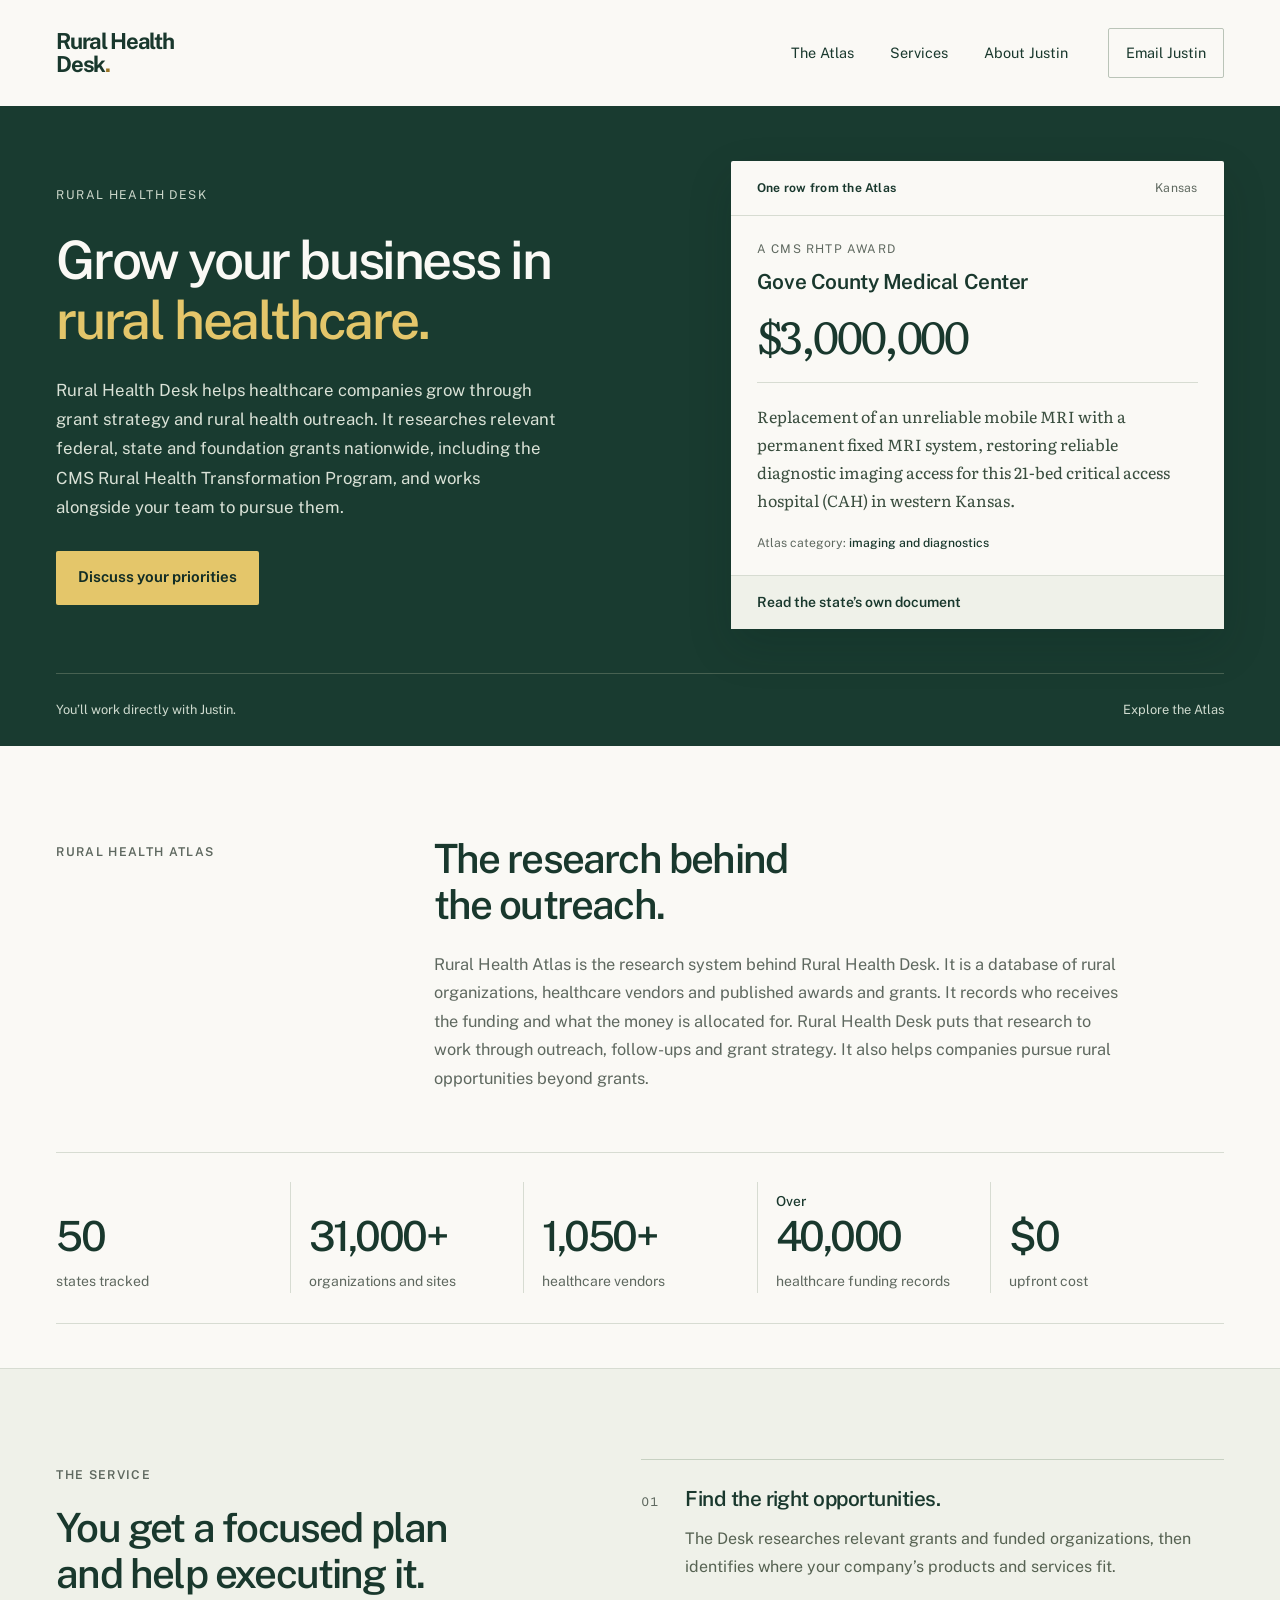
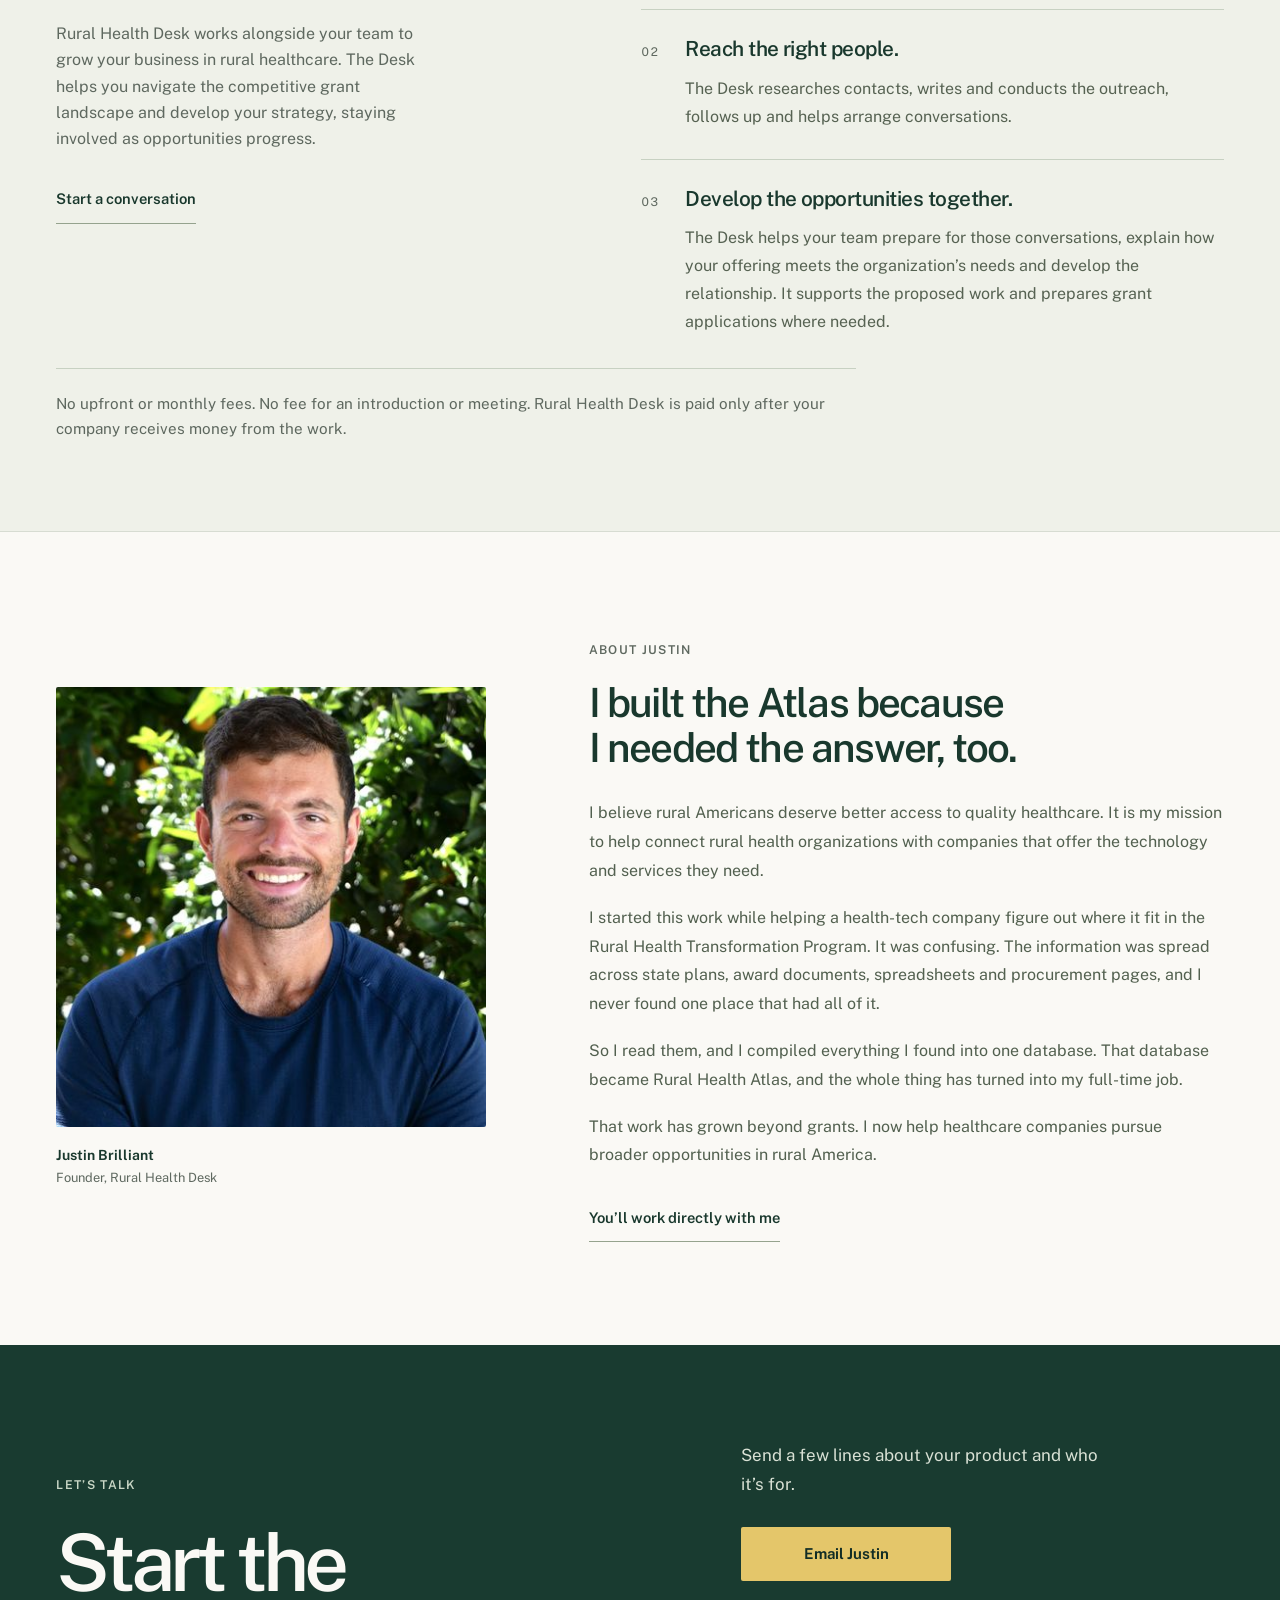
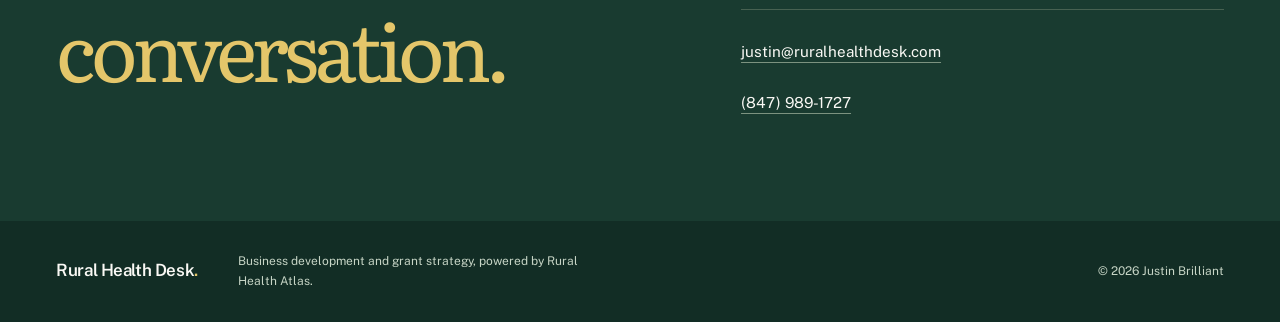
==== commit 99c3c990: "site: refresh approved Rural Health Desk page and verified counts" ====
--- a/index.html
+++ b/index.html
@@ -48,7 +48,7 @@
 .hero-grid{display:grid;grid-template-columns:minmax(0,1.2fr) minmax(0,1fr);align-items:center;gap:clamp(44px,6.5vw,100px)}
 .scope-label{color:#CDD8CB;font-size:.76rem;letter-spacing:.115em;text-transform:uppercase;margin-bottom:24px;max-width:460px}
 .hero h1{max-width:650px;font-weight:550}
-.hero h1 span{font-family:var(--serif);font-weight:400;letter-spacing:-.065em;color:var(--wheat)}
+.hero h1 span{font-family:inherit;font-weight:inherit;letter-spacing:inherit;color:var(--wheat)}
 .hero-intro{font-size:1.05rem;line-height:1.75;color:#DAE2D7;max-width:500px;margin-top:25px}
 .hero-actions{display:flex;flex-direction:column;align-items:flex-start;gap:12px;margin-top:28px}
 .hero-actions p{font-size:.875rem;color:#CDD8CB}
@@ -78,19 +78,20 @@
 .atlas-section{padding-block:clamp(64px,7vw,112px) 44px}
 .section-intro h2{max-width:700px}
 .section-intro>div>p{max-width:690px;color:var(--muted);margin-top:22px;font-size:1.02rem;line-height:1.75}
-.metrics{display:grid;grid-template-columns:repeat(4,minmax(0,1fr));margin-top:60px;border-top:1px solid var(--line);border-bottom:1px solid var(--line);padding-block:29px 30px}
-.metrics>div{padding:0 25px;border-left:1px solid var(--line)}
+.metrics{display:grid;grid-template-columns:repeat(5,minmax(0,1fr));margin-top:60px;border-top:1px solid var(--line);border-bottom:1px solid var(--line);padding-block:29px 30px}
+.metrics>div{padding:0 18px;border-left:1px solid var(--line)}
 .metrics>div:first-child{padding-left:0;border-left:0}
-.metrics dt{font-size:clamp(2rem,3.25vw,3.2rem);line-height:1.25;letter-spacing:-.06em;font-weight:500;white-space:nowrap}
+.metrics dt{min-height:5rem;display:flex;flex-direction:column;justify-content:flex-end;font-size:clamp(2rem,3.25vw,3.2rem);line-height:1.25;letter-spacing:-.06em;font-weight:500;white-space:nowrap}
 .metrics dd{font-size:.85rem;color:var(--muted);margin-top:8px}
-.stat-prefix{font-size:.86rem;letter-spacing:0;vertical-align:baseline}
+.stat-prefix{display:block;font-size:.86rem;letter-spacing:0;vertical-align:baseline}
 .data-caption{font-size:.76rem;color:var(--muted);margin-top:14px}
 .desk-section{padding-block:clamp(64px,7vw,108px);background:var(--pale);border-block:1px solid var(--line)}
-.desk-layout{display:grid;grid-template-columns:minmax(0,1fr) minmax(0,1.24fr);gap:clamp(54px,9vw,144px)}
+.desk-layout{display:grid;grid-template-columns:minmax(0,1fr) minmax(0,1.24fr);column-gap:clamp(54px,9vw,144px);row-gap:32px}
 .desk-heading h2{margin-top:20px;max-width:500px}
 .desk-heading>p:not(.section-label){color:var(--muted);font-size:1rem;max-width:380px;margin-top:24px}
 .text-link{display:inline-flex;align-items:center;min-height:48px;font-size:.92rem;font-weight:600;text-decoration:none;border-bottom:1px solid #95A38E}
 .desk-heading .text-link{margin-top:23px}
+.service-fee{grid-column:1/-1;border-top:1px solid #C7D1C2;padding-top:22px;color:var(--muted);font-size:.95rem;max-width:800px}
 .deliverables article{border-top:1px solid #C7D1C2;padding:25px 0 28px}
 .deliverables article:last-child{padding-bottom:0}
 .deliverable-heading{display:grid;grid-template-columns:27px 1fr;gap:17px;align-items:baseline}
@@ -123,7 +124,7 @@
 .not-found{min-height:65vh;padding-block:80px}.not-found h1{margin-block:24px}.not-found .button{margin-block:28px}.not-found>p{margin-block:20px}
 @media(min-width:1600px){.hero-grid{gap:100px;grid-template-columns:minmax(0,1.18fr) minmax(0,1fr)}}
 @media(max-width:1050px){.header-inner{gap:26px}.header-inner nav{gap:23px}.hero-grid{gap:38px;grid-template-columns:minmax(0,1.1fr) minmax(0,1fr)}.hero h1{font-size:clamp(2.5rem,4.55vw,3rem)}.hero-intro{font-size:1rem}.note-body{padding:22px}.note-top,.source-link{padding-inline:22px}.award-note blockquote{font-size:.86rem}.hero-service{font-size:.76rem}.section-intro{grid-template-columns:1fr 2.2fr;gap:32px}.desk-layout{gap:48px}.about-grid{gap:48px}.footer-inner{gap:24px}.footer-inner .copyright{margin-left:0}}
-@media(max-width:760px){.header-inner{min-height:102px;padding-top:19px;padding-bottom:12px;gap:15px 20px;flex-wrap:wrap}.wordmark{font-size:1.2rem;min-width:0}.header-contact{margin-left:auto;font-size:.84rem;min-height:44px;padding:10px 13px;gap:18px}.header-inner nav{order:3;margin-left:0;width:100%;gap:27px;border-top:1px solid var(--line);padding-top:2px}.header-inner nav a{font-size:.81rem;min-height:44px;padding:10px 0}.hero{padding-top:36px}.hero-grid{grid-template-columns:1fr;gap:38px}.hero h1{font-size:clamp(2.55rem,7.1vw,3.8rem);max-width:610px}.scope-label{font-size:.75rem;letter-spacing:.085em;margin-bottom:22px;max-width:330px}.hero-intro{max-width:560px;margin-top:22px}.hero-actions{margin-top:23px;gap:11px}.hero-service{margin-top:22px;font-size:.79rem}.award-note{max-width:none;justify-self:stretch}.award-note h2{font-size:1.3rem}.award-amount{font-size:2.85rem}.award-note blockquote{font-size:.95rem}.note-body{padding:23px}.note-top,.source-link{padding-inline:23px}.category{font-size:.78rem}.hero-baseline{margin-top:32px;align-items:flex-start;font-size:.75rem;padding-block:20px;gap:16px}.hero-baseline>span{max-width:210px}.hero-baseline a{gap:12px;white-space:nowrap}.section-intro,.desk-layout,.about-grid,.contact-grid{grid-template-columns:1fr;gap:26px}.atlas-section{padding-top:59px}.section-label{font-size:.75rem}.section-intro h2{font-size:2.15rem}.section-intro>div>p{font-size:1rem;margin-top:20px}.metrics{grid-template-columns:repeat(2,minmax(0,1fr));margin-top:35px;padding-block:0}.metrics>div{padding:24px 0;border-left:0}.metrics>div:nth-child(even){padding-left:22px;border-left:1px solid var(--line)}.metrics>div:nth-child(-n+2){border-bottom:1px solid var(--line)}.metrics dt{font-size:2.35rem}.metrics dd{font-size:.875rem;max-width:150px}.stat-prefix{display:block;font-size:.75rem;line-height:1.1;letter-spacing:0;margin-bottom:4px}.data-caption{font-size:.75rem;max-width:440px;line-height:1.7}.desk-section{padding-block:56px}.desk-heading h2{font-size:2.2rem;margin-top:16px}.desk-heading>p:not(.section-label){max-width:580px}.deliverables{margin-top:12px}.deliverables article{padding-block:23px}.deliverables p{margin-left:36px;font-size:1rem}.deliverable-heading{gap:12px;grid-template-columns:24px 1fr}.deliverable-heading h3{font-size:1.17rem}.about-section{padding-block:60px}.about-grid{gap:35px}.portrait{max-width:480px}.portrait figcaption{margin-top:14px}.about-copy h2{font-size:2.15rem;margin-top:17px}.about-copy h2 br{display:none}.about-copy>p:not(.section-label){font-size:1rem}.contact-grid{gap:35px}.contact-section{padding-block:57px}.contact-section .section-label{margin-bottom:20px}.contact-section h2{font-size:clamp(3rem,10vw,4.6rem)}.contact-copy>p:first-child{font-size:1rem;max-width:550px}.contact-copy address{font-size:.9rem}.footer-inner{flex-direction:column;align-items:flex-start;gap:14px}.footer-inner p{font-size:.75rem;max-width:330px}}
+@media(max-width:760px){.header-inner{min-height:102px;padding-top:19px;padding-bottom:12px;gap:15px 20px;flex-wrap:wrap}.wordmark{font-size:1.2rem;min-width:0}.header-contact{margin-left:auto;font-size:.84rem;min-height:44px;padding:10px 13px;gap:18px}.header-inner nav{order:3;margin-left:0;width:100%;gap:27px;border-top:1px solid var(--line);padding-top:2px}.header-inner nav a{font-size:.81rem;min-height:44px;padding:10px 0}.hero{padding-top:36px}.hero-grid{grid-template-columns:1fr;gap:38px}.hero h1{font-size:clamp(2.55rem,7.1vw,3.8rem);max-width:610px}.scope-label{font-size:.75rem;letter-spacing:.085em;margin-bottom:22px;max-width:330px}.hero-intro{max-width:560px;margin-top:22px}.hero-actions{margin-top:23px;gap:11px}.hero-service{margin-top:22px;font-size:.79rem}.award-note{max-width:none;justify-self:stretch}.award-note h2{font-size:1.3rem}.award-amount{font-size:2.85rem}.award-note blockquote{font-size:.95rem}.note-body{padding:23px}.note-top,.source-link{padding-inline:23px}.category{font-size:.78rem}.hero-baseline{margin-top:32px;align-items:flex-start;font-size:.75rem;padding-block:20px;gap:16px}.hero-baseline>span{max-width:210px}.hero-baseline a{gap:12px;white-space:nowrap}.section-intro,.desk-layout,.about-grid,.contact-grid{grid-template-columns:1fr;gap:26px}.atlas-section{padding-top:59px}.section-label{font-size:.75rem}.section-intro h2{font-size:2.15rem}.section-intro>div>p{font-size:1rem;margin-top:20px}.metrics{grid-template-columns:repeat(2,minmax(0,1fr));margin-top:35px;padding-block:0}.metrics>div{padding:24px 0;border-left:0}.metrics>div:nth-child(even){padding-left:22px;border-left:1px solid var(--line)}.metrics>div:last-child:nth-child(odd){grid-column:1/-1}.metrics>div:nth-child(-n+4){border-bottom:1px solid var(--line)}.metrics dt{font-size:2.35rem}.metrics dd{font-size:.875rem;max-width:150px}.stat-prefix{display:block;font-size:.75rem;line-height:1.1;letter-spacing:0;margin-bottom:4px}.data-caption{font-size:.75rem;max-width:440px;line-height:1.7}.desk-section{padding-block:56px}.desk-heading h2{font-size:2.2rem;margin-top:16px}.desk-heading>p:not(.section-label){max-width:580px}.deliverables{margin-top:12px}.deliverables article{padding-block:23px}.deliverables p{margin-left:36px;font-size:1rem}.deliverable-heading{gap:12px;grid-template-columns:24px 1fr}.deliverable-heading h3{font-size:1.17rem}.about-section{padding-block:60px}.about-grid{gap:35px}.portrait{max-width:480px}.portrait figcaption{margin-top:14px}.about-copy h2{font-size:2.15rem;margin-top:17px}.about-copy h2 br{display:none}.about-copy>p:not(.section-label){font-size:1rem}.contact-grid{gap:35px}.contact-section{padding-block:57px}.contact-section .section-label{margin-bottom:20px}.contact-section h2{font-size:clamp(3rem,10vw,4.6rem)}.contact-copy>p:first-child{font-size:1rem;max-width:550px}.contact-copy address{font-size:.9rem}.footer-inner{flex-direction:column;align-items:flex-start;gap:14px}.footer-inner p{font-size:.75rem;max-width:330px}}
 @media(max-width:359px){.header-inner nav{gap:22px}.header-inner nav a{font-size:.8rem}.hero h1{font-size:2.38rem}.hero-baseline{flex-direction:column;gap:8px}.hero-baseline>span{max-width:none}.metrics dt{font-size:2rem}.metrics>div:nth-child(even){padding-left:14px}.button{padding-inline:18px;gap:23px}.award-amount{font-size:2.5rem}.contact-section h2{font-size:2.85rem}}
 @media(prefers-reduced-motion:reduce){html{scroll-behavior:auto}*,*:before,*:after{transition:none!important}}
 @media print{body{font-size:10pt;background:white;color:black}.shell{padding:0;max-width:none}.site-header,.hero-baseline,.hero-actions,.header-contact,.site-footer,.text-link,.contact-copy .button{display:none}.hero,.contact-section,.desk-section{background:white;color:black;padding-block:20px}.hero-grid,.section-intro,.desk-layout,.about-grid,.contact-grid{display:block}.hero-copy p,.hero h1 span,.contact-section h2 span,.contact-copy p,.contact-section .section-label{color:black}.hero h1{font-size:28pt}.hero-service{display:none}.award-note{box-shadow:none;border:1px solid #888;margin-top:24px;max-width:none;break-inside:avoid}.award-amount{font-size:28pt}.source-link{background:white}.atlas-section,.about-section{padding-block:24px}.section-label{color:black}.metrics{margin-top:20px}.metrics dt{font-size:22pt}.deliverables article{break-inside:avoid}.portrait{max-width:180px;float:left;margin:0 30px 20px 0}.about-copy{overflow:hidden}.about-copy h2{font-size:22pt}.contact-section{clear:both}.contact-section h2{font-size:26pt}.contact-copy address{border-color:#888}.contact-copy address a{color:black}.contact-copy p.response-time{color:black}.not-found{min-height:0}}
@@ -146,7 +147,7 @@
 <div class="hero-grid"><div class="hero-copy">
 <p class="scope-label">Rural Health Desk</p>
 <h1 id="hero-title">Grow your business in <span>rural healthcare.</span></h1>
-<p class="hero-intro">Rural Health Desk is a business development and grant strategy service for healthcare companies working in rural markets. It tracks the CMS Rural Health Transformation Program and finds the rural hospitals, clinics and decision makers that fit a company’s offering.</p>
+<p class="hero-intro">Rural Health Desk helps healthcare companies grow through grant strategy and rural health outreach. It researches relevant federal, state and foundation grants nationwide, including the CMS Rural Health Transformation Program, and works alongside your team to pursue them.</p>
 <div class="hero-actions"><a class="button button-wheat" href="mailto:justin@ruralhealthdesk.com?subject=Rural%20Health%20Desk%20inquiry">Discuss your priorities</a></div>
 </div>
 <aside class="award-note" aria-labelledby="award-note-title">
@@ -170,19 +171,22 @@
 <div><dt>50</dt><dd>states tracked</dd></div>
 <div><dt>31,000+</dt><dd>organizations and sites</dd></div>
 <div><dt>1,050+</dt><dd>healthcare vendors</dd></div>
-<div><dt>2,000+</dt><dd>funded award records</dd></div>
+<div><dt><span class="stat-prefix">Over</span>40,000</dt><dd>healthcare funding records</dd></div>
+<div><dt>$0</dt><dd>upfront cost</dd></div>
 </dl>
 </div></section>
 
 <section class="desk-section" id="desk" aria-labelledby="desk-title"><div class="shell desk-layout">
 <div class="desk-heading"><p class="section-label">The service</p><h2 id="desk-title">You get a focused plan<br> and help executing it.</h2>
-<p>The work starts with what your company offers and your target market. Rural Health Desk works out where the opportunity is and how to pursue it.</p>
+<p>Rural Health Desk works alongside your team to grow your business in rural healthcare. The Desk helps you navigate the competitive grant landscape and develop your strategy, staying involved as opportunities progress.</p>
 <a class="text-link" href="mailto:justin@ruralhealthdesk.com?subject=Rural%20Health%20Desk%20inquiry">Start a conversation</a></div>
 <div class="deliverables">
-<article><div class="deliverable-heading"><span aria-hidden="true">01</span><h3>See which organizations to pursue.</h3></div><p>Rural Health Desk prepares a prioritized list of rural organizations based on fit, with the source evidence behind each assessment.</p></article>
-<article><div class="deliverable-heading"><span aria-hidden="true">02</span><h3>Reach the people who make decisions.</h3></div><p>The Desk researches the relevant contacts, writes the outreach, follows up and helps coordinate conversations with people who express interest.</p></article>
-<article><div class="deliverable-heading"><span aria-hidden="true">03</span><h3>Use funding opportunities where they fit.</h3></div><p>When a grant is relevant, the Desk explains its rules, allowable uses and purchasing requirements. It also helps rural health organizations assess program fit and prepare applications.</p></article>
-</div></div></section>
+<article><div class="deliverable-heading"><span aria-hidden="true">01</span><h3>Find the right opportunities.</h3></div><p>The Desk researches relevant grants and funded organizations, then identifies where your company’s products and services fit.</p></article>
+<article><div class="deliverable-heading"><span aria-hidden="true">02</span><h3>Reach the right people.</h3></div><p>The Desk researches contacts, writes and conducts the outreach, follows up and helps arrange conversations.</p></article>
+<article><div class="deliverable-heading"><span aria-hidden="true">03</span><h3>Develop the opportunities together.</h3></div><p>The Desk helps your team prepare for those conversations, explain how your offering meets the organization’s needs and develop the relationship. It supports the proposed work and prepares grant applications where needed.</p></article>
+</div>
+<p class="service-fee">No upfront or monthly fees. No fee for an introduction or meeting. Rural Health Desk is paid only after your company receives money from the work.</p>
+</div></section>
 
 <section class="about-section" id="about" aria-labelledby="about-title"><div class="shell about-grid">
 <figure class="portrait"><img src="/assets/justin.jpg" srcset="/assets/justin-small.jpg 440w, /assets/justin.jpg 880w" sizes="(max-width:760px) calc(100vw - 48px), 420px" alt="Justin Brilliant, founder of Rural Health Desk" width="880" height="899" loading="lazy" decoding="async"><figcaption><span>Justin Brilliant</span><span>Founder, Rural Health Desk</span></figcaption></figure>
@@ -196,7 +200,7 @@
 
 <section class="contact-section" id="contact" aria-labelledby="contact-title"><div class="shell contact-grid">
 <div><p class="section-label">Let’s talk</p><h2 id="contact-title">Start the<br><span>conversation.</span></h2></div>
-<div class="contact-copy"><p>Send a few lines about your product and who it’s for. If you’re a rural health organization, describe the project you have in mind.</p>
+<div class="contact-copy"><p>Send a few lines about your product and who it’s for.</p>
 <a class="button button-wheat" href="mailto:justin@ruralhealthdesk.com?subject=Rural%20Health%20Desk%20inquiry">Email Justin</a>
 <address><a href="mailto:justin@ruralhealthdesk.com">justin@ruralhealthdesk.com</a><a href="tel:+18479891727">(847) 989-1727</a></address></div>
 </div></section>
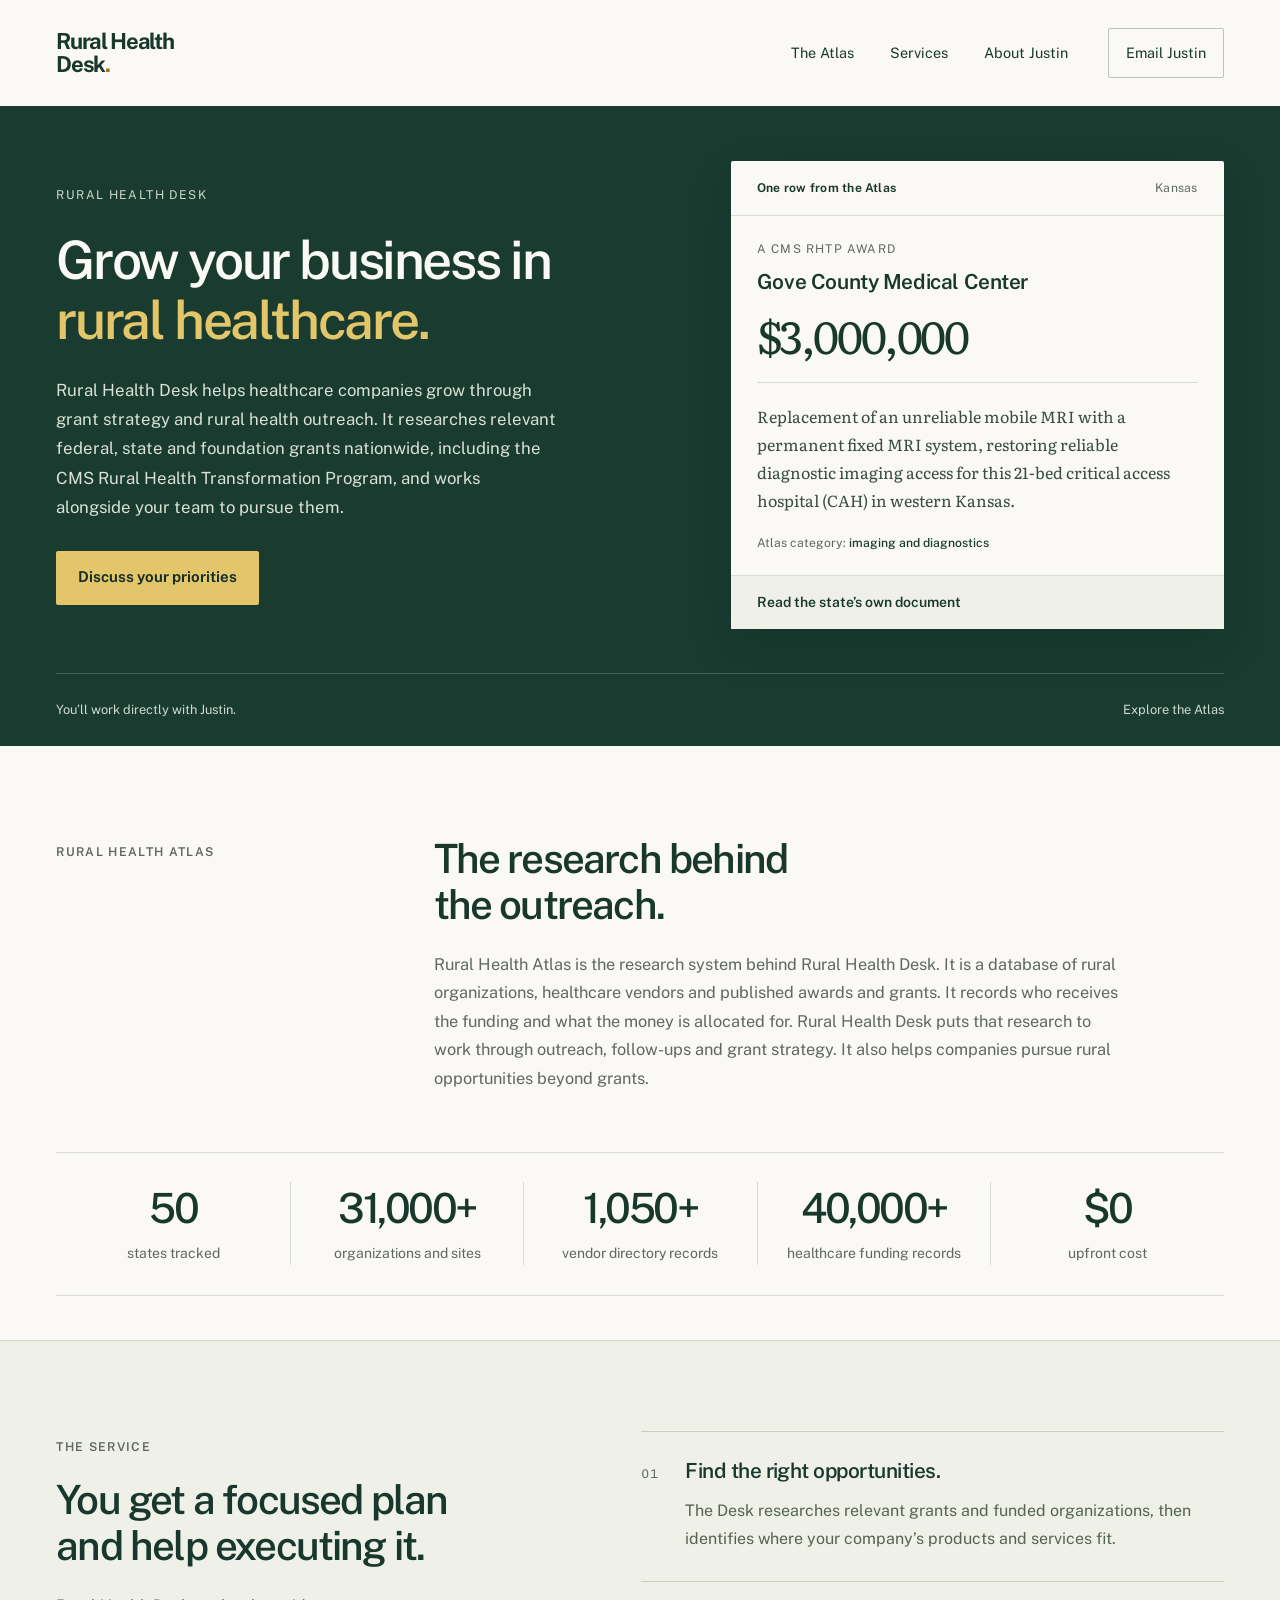
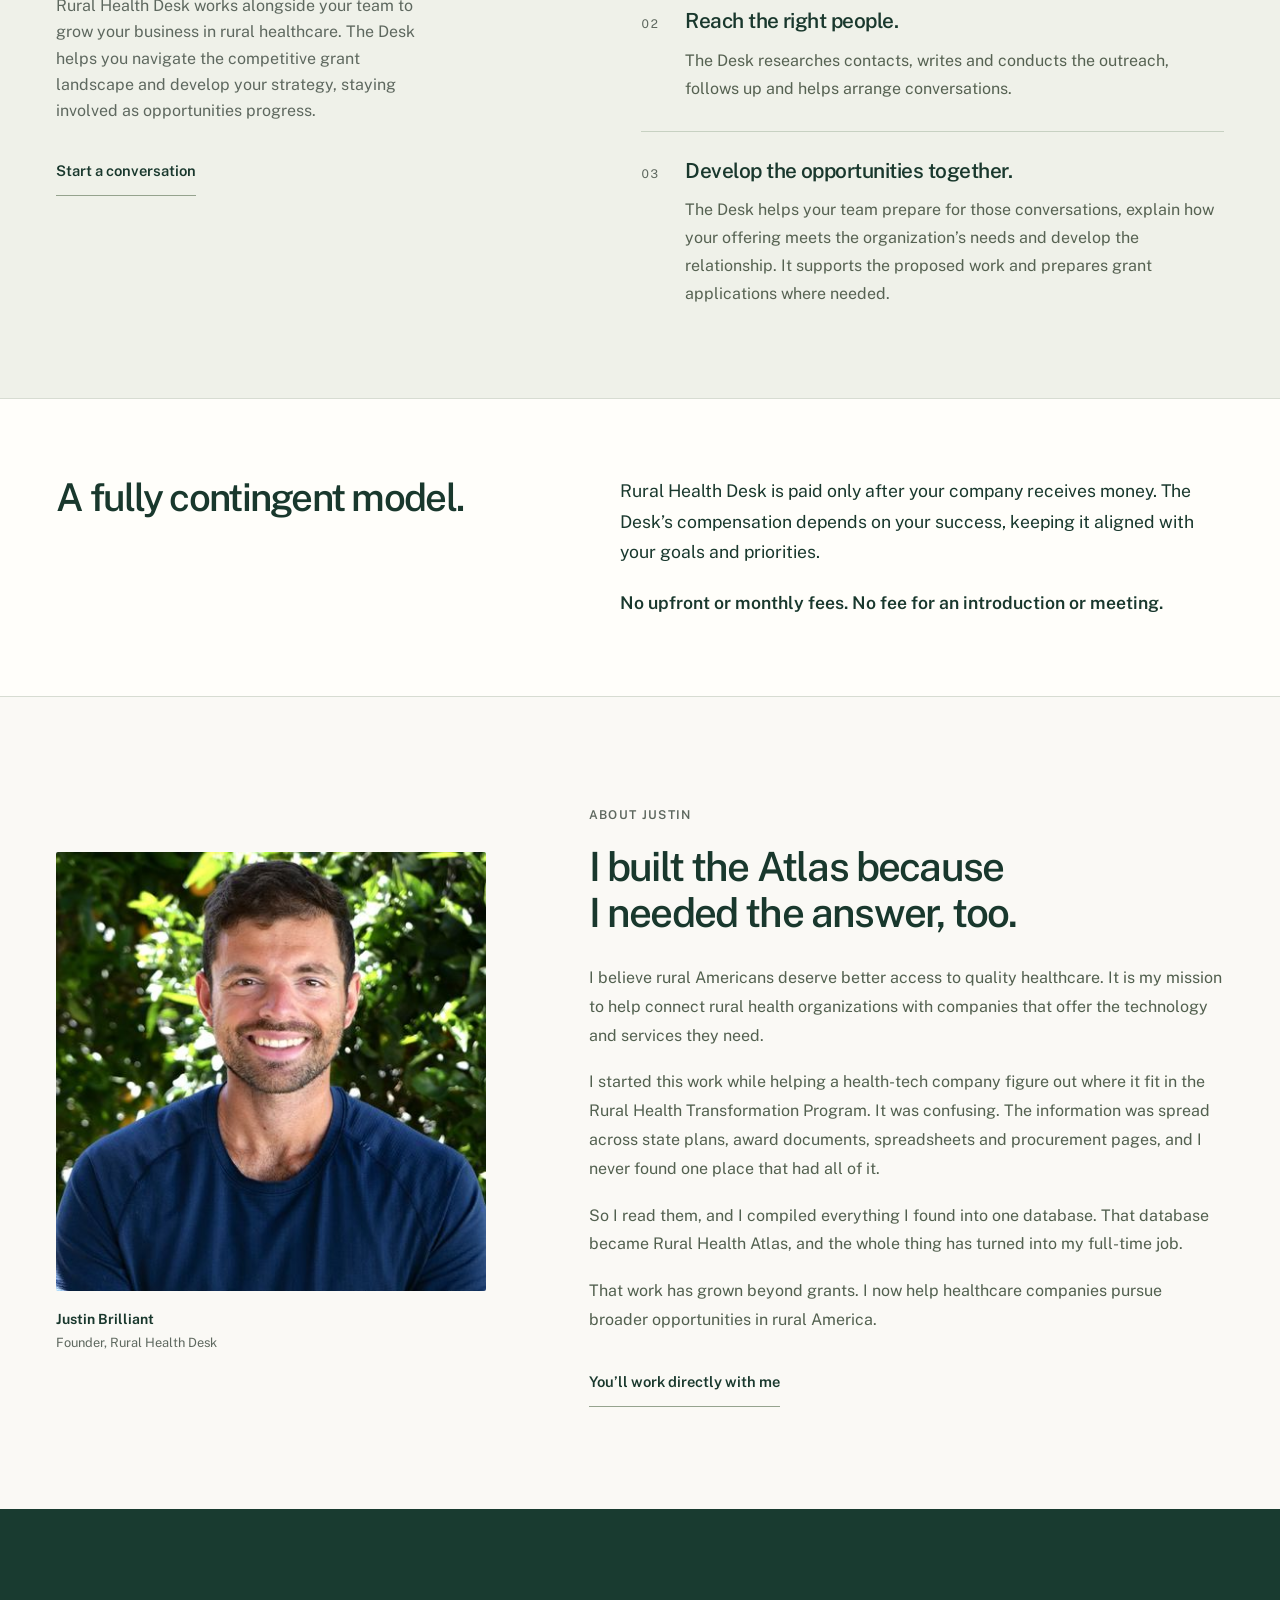
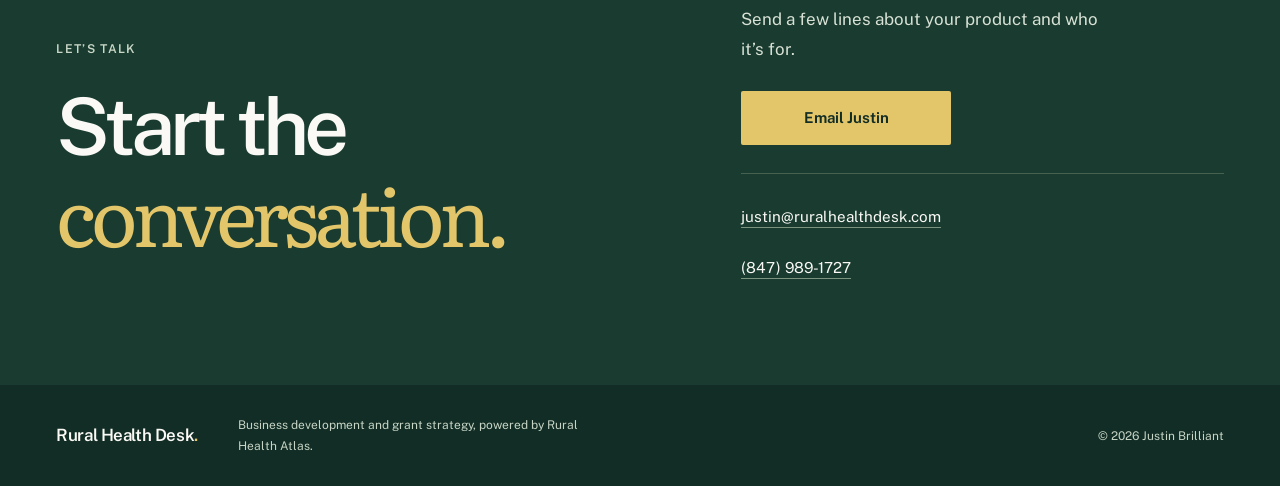
==== commit c4f490e5: "site: refresh approved Rural Health Desk page and verified counts" ====
--- a/index.html
+++ b/index.html
@@ -79,10 +79,10 @@
 .section-intro h2{max-width:700px}
 .section-intro>div>p{max-width:690px;color:var(--muted);margin-top:22px;font-size:1.02rem;line-height:1.75}
 .metrics{display:grid;grid-template-columns:repeat(5,minmax(0,1fr));margin-top:60px;border-top:1px solid var(--line);border-bottom:1px solid var(--line);padding-block:29px 30px}
-.metrics>div{padding:0 18px;border-left:1px solid var(--line)}
-.metrics>div:first-child{padding-left:0;border-left:0}
-.metrics dt{min-height:5rem;display:flex;flex-direction:column;justify-content:flex-end;font-size:clamp(2rem,3.25vw,3.2rem);line-height:1.25;letter-spacing:-.06em;font-weight:500;white-space:nowrap}
-.metrics dd{font-size:.85rem;color:var(--muted);margin-top:8px}
+.metrics>div{padding:0 18px;border-left:1px solid var(--line);text-align:center}
+.metrics>div:first-child{border-left:0}
+.metrics dt{font-size:clamp(2rem,3.25vw,3.2rem);line-height:1.25;letter-spacing:-.06em;font-weight:500;white-space:nowrap}
+.metrics dd{font-size:.85rem;color:var(--muted);margin-top:8px;margin-inline:auto}
 .stat-prefix{display:block;font-size:.86rem;letter-spacing:0;vertical-align:baseline}
 .data-caption{font-size:.76rem;color:var(--muted);margin-top:14px}
 .desk-section{padding-block:clamp(64px,7vw,108px);background:var(--pale);border-block:1px solid var(--line)}
@@ -91,7 +91,11 @@
 .desk-heading>p:not(.section-label){color:var(--muted);font-size:1rem;max-width:380px;margin-top:24px}
 .text-link{display:inline-flex;align-items:center;min-height:48px;font-size:.92rem;font-weight:600;text-decoration:none;border-bottom:1px solid #95A38E}
 .desk-heading .text-link{margin-top:23px}
-.service-fee{grid-column:1/-1;border-top:1px solid #C7D1C2;padding-top:22px;color:var(--muted);font-size:.95rem;max-width:800px}
+.payment-section{padding-block:clamp(56px,6vw,88px);border-bottom:1px solid var(--line);background:var(--white)}
+.payment-layout{display:grid;grid-template-columns:minmax(0,1fr) minmax(0,1.24fr);gap:clamp(32px,6vw,88px);align-items:start}
+.payment-layout h2{font-size:clamp(2rem,3vw,2.8rem);max-width:500px}
+.payment-layout p{font-size:1.1rem;line-height:1.75;max-width:670px}
+.payment-layout p+p{margin-top:20px;font-weight:600}
 .deliverables article{border-top:1px solid #C7D1C2;padding:25px 0 28px}
 .deliverables article:last-child{padding-bottom:0}
 .deliverable-heading{display:grid;grid-template-columns:27px 1fr;gap:17px;align-items:baseline}
@@ -124,8 +128,8 @@
 .not-found{min-height:65vh;padding-block:80px}.not-found h1{margin-block:24px}.not-found .button{margin-block:28px}.not-found>p{margin-block:20px}
 @media(min-width:1600px){.hero-grid{gap:100px;grid-template-columns:minmax(0,1.18fr) minmax(0,1fr)}}
 @media(max-width:1050px){.header-inner{gap:26px}.header-inner nav{gap:23px}.hero-grid{gap:38px;grid-template-columns:minmax(0,1.1fr) minmax(0,1fr)}.hero h1{font-size:clamp(2.5rem,4.55vw,3rem)}.hero-intro{font-size:1rem}.note-body{padding:22px}.note-top,.source-link{padding-inline:22px}.award-note blockquote{font-size:.86rem}.hero-service{font-size:.76rem}.section-intro{grid-template-columns:1fr 2.2fr;gap:32px}.desk-layout{gap:48px}.about-grid{gap:48px}.footer-inner{gap:24px}.footer-inner .copyright{margin-left:0}}
-@media(max-width:760px){.header-inner{min-height:102px;padding-top:19px;padding-bottom:12px;gap:15px 20px;flex-wrap:wrap}.wordmark{font-size:1.2rem;min-width:0}.header-contact{margin-left:auto;font-size:.84rem;min-height:44px;padding:10px 13px;gap:18px}.header-inner nav{order:3;margin-left:0;width:100%;gap:27px;border-top:1px solid var(--line);padding-top:2px}.header-inner nav a{font-size:.81rem;min-height:44px;padding:10px 0}.hero{padding-top:36px}.hero-grid{grid-template-columns:1fr;gap:38px}.hero h1{font-size:clamp(2.55rem,7.1vw,3.8rem);max-width:610px}.scope-label{font-size:.75rem;letter-spacing:.085em;margin-bottom:22px;max-width:330px}.hero-intro{max-width:560px;margin-top:22px}.hero-actions{margin-top:23px;gap:11px}.hero-service{margin-top:22px;font-size:.79rem}.award-note{max-width:none;justify-self:stretch}.award-note h2{font-size:1.3rem}.award-amount{font-size:2.85rem}.award-note blockquote{font-size:.95rem}.note-body{padding:23px}.note-top,.source-link{padding-inline:23px}.category{font-size:.78rem}.hero-baseline{margin-top:32px;align-items:flex-start;font-size:.75rem;padding-block:20px;gap:16px}.hero-baseline>span{max-width:210px}.hero-baseline a{gap:12px;white-space:nowrap}.section-intro,.desk-layout,.about-grid,.contact-grid{grid-template-columns:1fr;gap:26px}.atlas-section{padding-top:59px}.section-label{font-size:.75rem}.section-intro h2{font-size:2.15rem}.section-intro>div>p{font-size:1rem;margin-top:20px}.metrics{grid-template-columns:repeat(2,minmax(0,1fr));margin-top:35px;padding-block:0}.metrics>div{padding:24px 0;border-left:0}.metrics>div:nth-child(even){padding-left:22px;border-left:1px solid var(--line)}.metrics>div:last-child:nth-child(odd){grid-column:1/-1}.metrics>div:nth-child(-n+4){border-bottom:1px solid var(--line)}.metrics dt{font-size:2.35rem}.metrics dd{font-size:.875rem;max-width:150px}.stat-prefix{display:block;font-size:.75rem;line-height:1.1;letter-spacing:0;margin-bottom:4px}.data-caption{font-size:.75rem;max-width:440px;line-height:1.7}.desk-section{padding-block:56px}.desk-heading h2{font-size:2.2rem;margin-top:16px}.desk-heading>p:not(.section-label){max-width:580px}.deliverables{margin-top:12px}.deliverables article{padding-block:23px}.deliverables p{margin-left:36px;font-size:1rem}.deliverable-heading{gap:12px;grid-template-columns:24px 1fr}.deliverable-heading h3{font-size:1.17rem}.about-section{padding-block:60px}.about-grid{gap:35px}.portrait{max-width:480px}.portrait figcaption{margin-top:14px}.about-copy h2{font-size:2.15rem;margin-top:17px}.about-copy h2 br{display:none}.about-copy>p:not(.section-label){font-size:1rem}.contact-grid{gap:35px}.contact-section{padding-block:57px}.contact-section .section-label{margin-bottom:20px}.contact-section h2{font-size:clamp(3rem,10vw,4.6rem)}.contact-copy>p:first-child{font-size:1rem;max-width:550px}.contact-copy address{font-size:.9rem}.footer-inner{flex-direction:column;align-items:flex-start;gap:14px}.footer-inner p{font-size:.75rem;max-width:330px}}
-@media(max-width:359px){.header-inner nav{gap:22px}.header-inner nav a{font-size:.8rem}.hero h1{font-size:2.38rem}.hero-baseline{flex-direction:column;gap:8px}.hero-baseline>span{max-width:none}.metrics dt{font-size:2rem}.metrics>div:nth-child(even){padding-left:14px}.button{padding-inline:18px;gap:23px}.award-amount{font-size:2.5rem}.contact-section h2{font-size:2.85rem}}
+@media(max-width:760px){.header-inner{min-height:102px;padding-top:19px;padding-bottom:12px;gap:15px 20px;flex-wrap:wrap}.wordmark{font-size:1.2rem;min-width:0}.header-contact{margin-left:auto;font-size:.84rem;min-height:44px;padding:10px 13px;gap:18px}.header-inner nav{order:3;margin-left:0;width:100%;gap:27px;border-top:1px solid var(--line);padding-top:2px}.header-inner nav a{font-size:.81rem;min-height:44px;padding:10px 0}.hero{padding-top:36px}.hero-grid{grid-template-columns:1fr;gap:38px}.hero h1{font-size:clamp(2.55rem,7.1vw,3.8rem);max-width:610px}.scope-label{font-size:.75rem;letter-spacing:.085em;margin-bottom:22px;max-width:330px}.hero-intro{max-width:560px;margin-top:22px}.hero-actions{margin-top:23px;gap:11px}.hero-service{margin-top:22px;font-size:.79rem}.award-note{max-width:none;justify-self:stretch}.award-note h2{font-size:1.3rem}.award-amount{font-size:2.85rem}.award-note blockquote{font-size:.95rem}.note-body{padding:23px}.note-top,.source-link{padding-inline:23px}.category{font-size:.78rem}.hero-baseline{margin-top:32px;align-items:flex-start;font-size:.75rem;padding-block:20px;gap:16px}.hero-baseline>span{max-width:210px}.hero-baseline a{gap:12px;white-space:nowrap}.section-intro,.desk-layout,.payment-layout,.about-grid,.contact-grid{grid-template-columns:1fr;gap:26px}.atlas-section{padding-top:59px}.section-label{font-size:.75rem}.section-intro h2{font-size:2.15rem}.section-intro>div>p{font-size:1rem;margin-top:20px}.metrics{grid-template-columns:repeat(2,minmax(0,1fr));margin-top:35px;padding-block:0}.metrics>div{padding:24px 12px;border-left:0}.metrics>div:nth-child(even){border-left:1px solid var(--line)}.metrics>div:last-child:nth-child(odd){grid-column:1/-1}.metrics>div:nth-child(-n+4){border-bottom:1px solid var(--line)}.metrics dt{font-size:2.35rem}.metrics dd{font-size:.875rem;max-width:150px}.stat-prefix{display:block;font-size:.75rem;line-height:1.1;letter-spacing:0;margin-bottom:4px}.data-caption{font-size:.75rem;max-width:440px;line-height:1.7}.desk-section{padding-block:56px}.desk-heading h2{font-size:2.2rem;margin-top:16px}.desk-heading>p:not(.section-label){max-width:580px}.deliverables{margin-top:12px}.deliverables article{padding-block:23px}.deliverables p{margin-left:36px;font-size:1rem}.deliverable-heading{gap:12px;grid-template-columns:24px 1fr}.deliverable-heading h3{font-size:1.17rem}.about-section{padding-block:60px}.about-grid{gap:35px}.portrait{max-width:480px}.portrait figcaption{margin-top:14px}.about-copy h2{font-size:2.15rem;margin-top:17px}.about-copy h2 br{display:none}.about-copy>p:not(.section-label){font-size:1rem}.contact-grid{gap:35px}.contact-section{padding-block:57px}.contact-section .section-label{margin-bottom:20px}.contact-section h2{font-size:clamp(3rem,10vw,4.6rem)}.contact-copy>p:first-child{font-size:1rem;max-width:550px}.contact-copy address{font-size:.9rem}.footer-inner{flex-direction:column;align-items:flex-start;gap:14px}.footer-inner p{font-size:.75rem;max-width:330px}}
+@media(max-width:359px){.header-inner nav{gap:22px}.header-inner nav a{font-size:.8rem}.hero h1{font-size:2.38rem}.hero-baseline{flex-direction:column;gap:8px}.hero-baseline>span{max-width:none}.metrics dt{font-size:2rem}.button{padding-inline:18px;gap:23px}.award-amount{font-size:2.5rem}.contact-section h2{font-size:2.85rem}}
 @media(prefers-reduced-motion:reduce){html{scroll-behavior:auto}*,*:before,*:after{transition:none!important}}
 @media print{body{font-size:10pt;background:white;color:black}.shell{padding:0;max-width:none}.site-header,.hero-baseline,.hero-actions,.header-contact,.site-footer,.text-link,.contact-copy .button{display:none}.hero,.contact-section,.desk-section{background:white;color:black;padding-block:20px}.hero-grid,.section-intro,.desk-layout,.about-grid,.contact-grid{display:block}.hero-copy p,.hero h1 span,.contact-section h2 span,.contact-copy p,.contact-section .section-label{color:black}.hero h1{font-size:28pt}.hero-service{display:none}.award-note{box-shadow:none;border:1px solid #888;margin-top:24px;max-width:none;break-inside:avoid}.award-amount{font-size:28pt}.source-link{background:white}.atlas-section,.about-section{padding-block:24px}.section-label{color:black}.metrics{margin-top:20px}.metrics dt{font-size:22pt}.deliverables article{break-inside:avoid}.portrait{max-width:180px;float:left;margin:0 30px 20px 0}.about-copy{overflow:hidden}.about-copy h2{font-size:22pt}.contact-section{clear:both}.contact-section h2{font-size:26pt}.contact-copy address{border-color:#888}.contact-copy address a{color:black}.contact-copy p.response-time{color:black}.not-found{min-height:0}}
 
@@ -170,8 +174,8 @@
 <dl class="metrics">
 <div><dt>50</dt><dd>states tracked</dd></div>
 <div><dt>31,000+</dt><dd>organizations and sites</dd></div>
-<div><dt>1,050+</dt><dd>healthcare vendors</dd></div>
-<div><dt><span class="stat-prefix">Over</span>40,000</dt><dd>healthcare funding records</dd></div>
+<div><dt>1,050+</dt><dd>vendor directory records</dd></div>
+<div><dt>40,000+</dt><dd>healthcare funding records</dd></div>
 <div><dt>$0</dt><dd>upfront cost</dd></div>
 </dl>
 </div></section>
@@ -184,8 +188,12 @@
 <article><div class="deliverable-heading"><span aria-hidden="true">01</span><h3>Find the right opportunities.</h3></div><p>The Desk researches relevant grants and funded organizations, then identifies where your company’s products and services fit.</p></article>
 <article><div class="deliverable-heading"><span aria-hidden="true">02</span><h3>Reach the right people.</h3></div><p>The Desk researches contacts, writes and conducts the outreach, follows up and helps arrange conversations.</p></article>
 <article><div class="deliverable-heading"><span aria-hidden="true">03</span><h3>Develop the opportunities together.</h3></div><p>The Desk helps your team prepare for those conversations, explain how your offering meets the organization’s needs and develop the relationship. It supports the proposed work and prepares grant applications where needed.</p></article>
-</div>
-<p class="service-fee">No upfront or monthly fees. No fee for an introduction or meeting. Rural Health Desk is paid only after your company receives money from the work.</p>
+</div></div></section>
+
+<section class="payment-section" aria-labelledby="payment-title"><div class="shell payment-layout">
+<h2 id="payment-title">A fully contingent model.</h2>
+<div><p>Rural Health Desk is paid only after your company receives money. The Desk’s compensation depends on your success, keeping it aligned with your goals and priorities.</p>
+<p>No upfront or monthly fees. No fee for an introduction or meeting.</p></div>
 </div></section>
 
 <section class="about-section" id="about" aria-labelledby="about-title"><div class="shell about-grid">
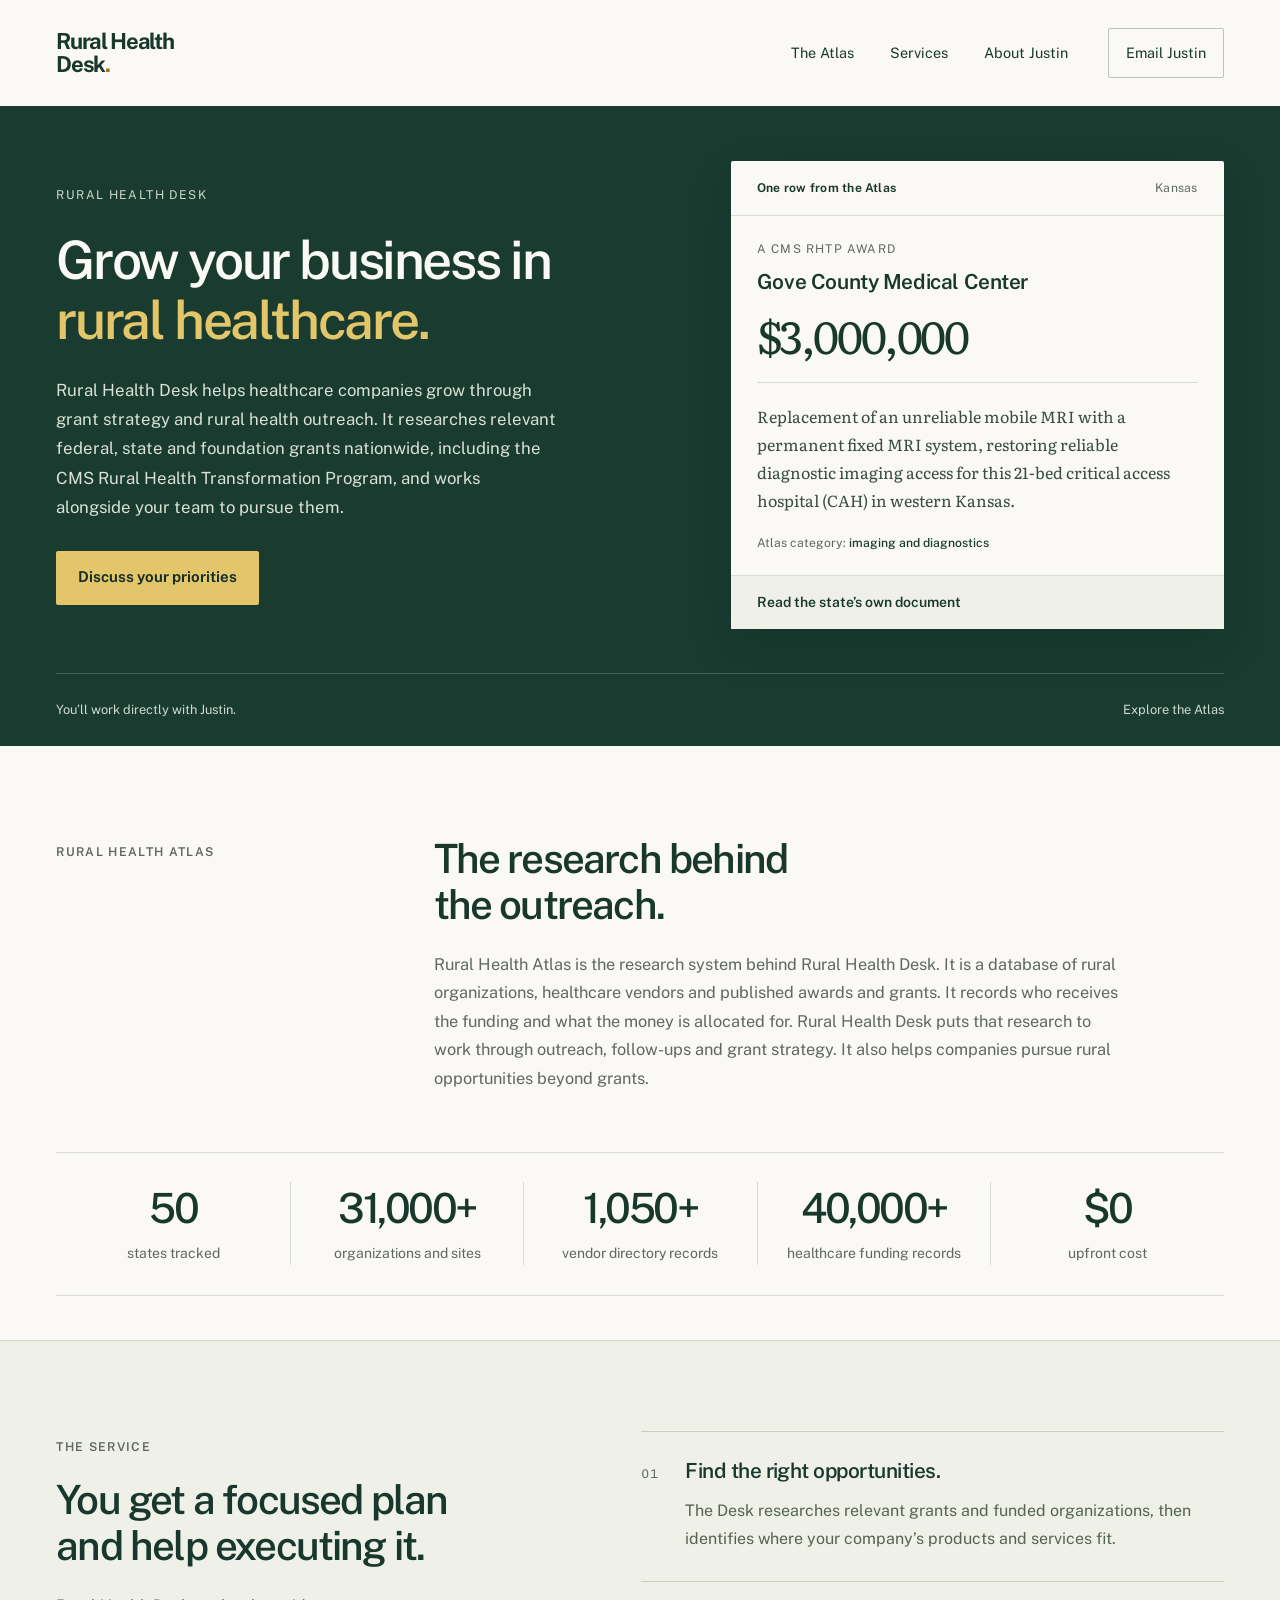
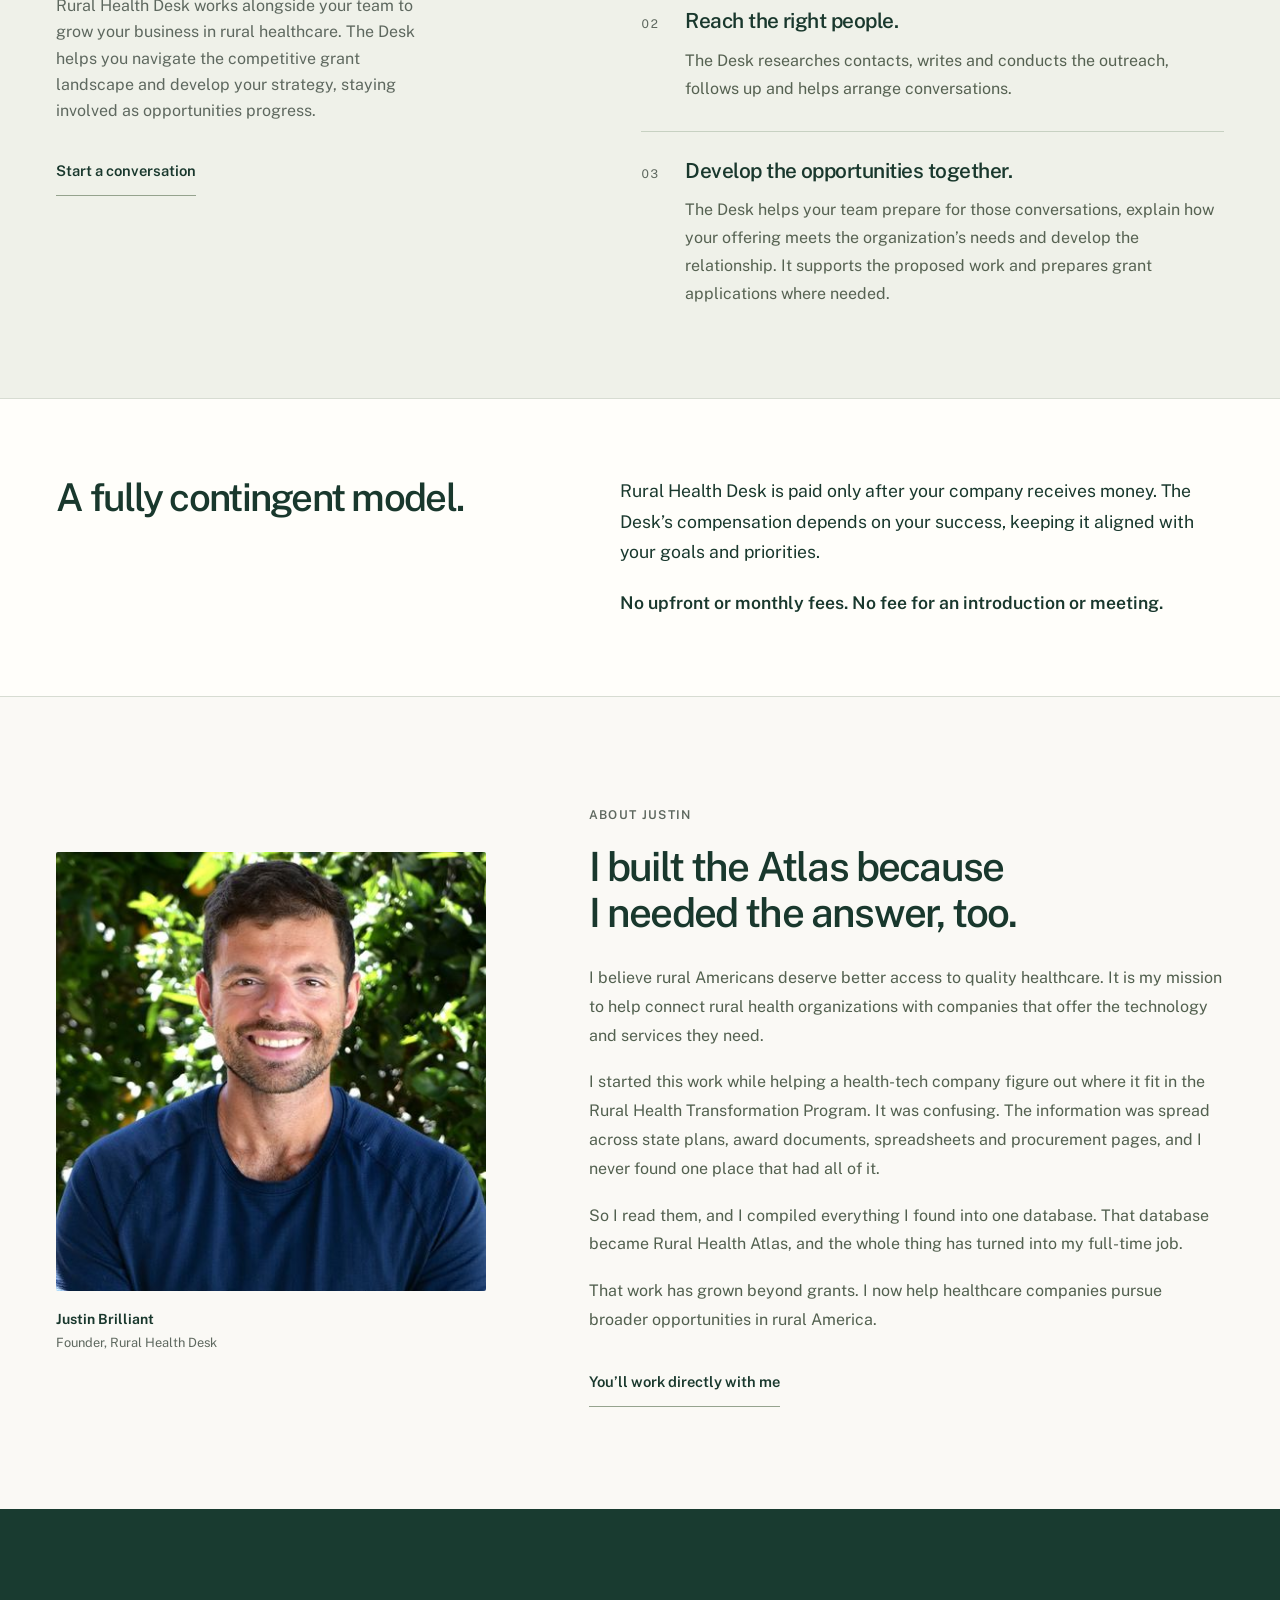
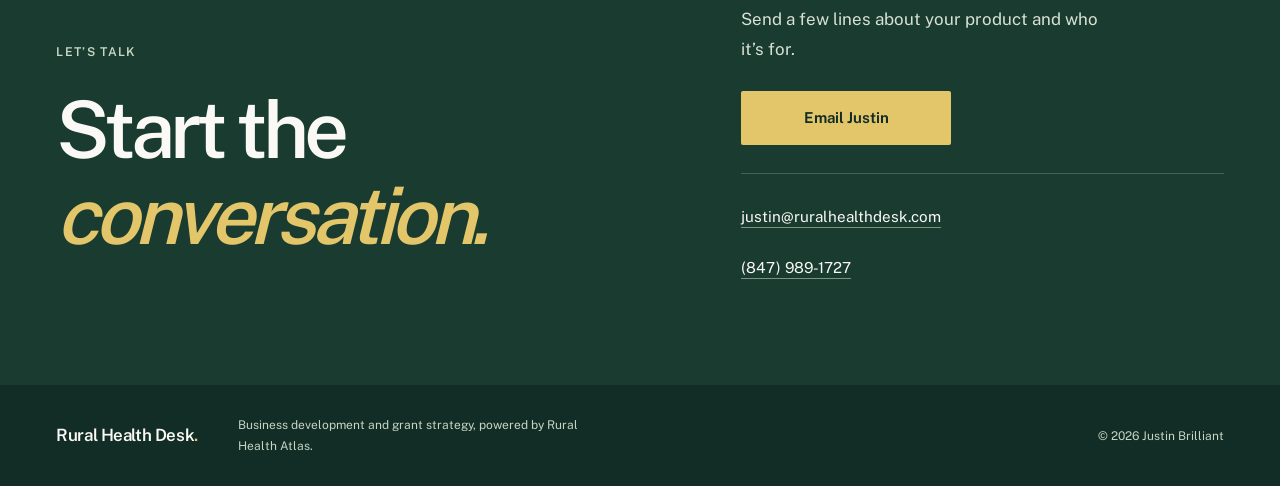
==== commit a5309bcc: "site: refresh approved Rural Health Desk page and verified counts" ====
--- a/index.html
+++ b/index.html
@@ -112,7 +112,7 @@
 .contact-grid{display:grid;grid-template-columns:minmax(0,1.18fr) minmax(0,1fr);gap:clamp(54px,9vw,144px);align-items:center}
 .contact-section .section-label{color:#C9D7C6;margin-bottom:25px}
 .contact-section h2{font-size:clamp(3.3rem,6.2vw,6rem);line-height:1.08;letter-spacing:-.065em}
-.contact-section h2 span{font-family:var(--serif);font-weight:400;color:var(--wheat)}
+.contact-section h2 span{font-family:inherit;font-weight:inherit;font-style:italic;color:var(--wheat)}
 .contact-copy>p:first-child{max-width:395px;color:#D9E1D5;font-size:1.06rem;line-height:1.75}
 .contact-copy .button{margin-top:27px;min-width:210px}
 .contact-copy .response-time{font-size:.85rem;color:#CCD9C7;margin-top:11px}
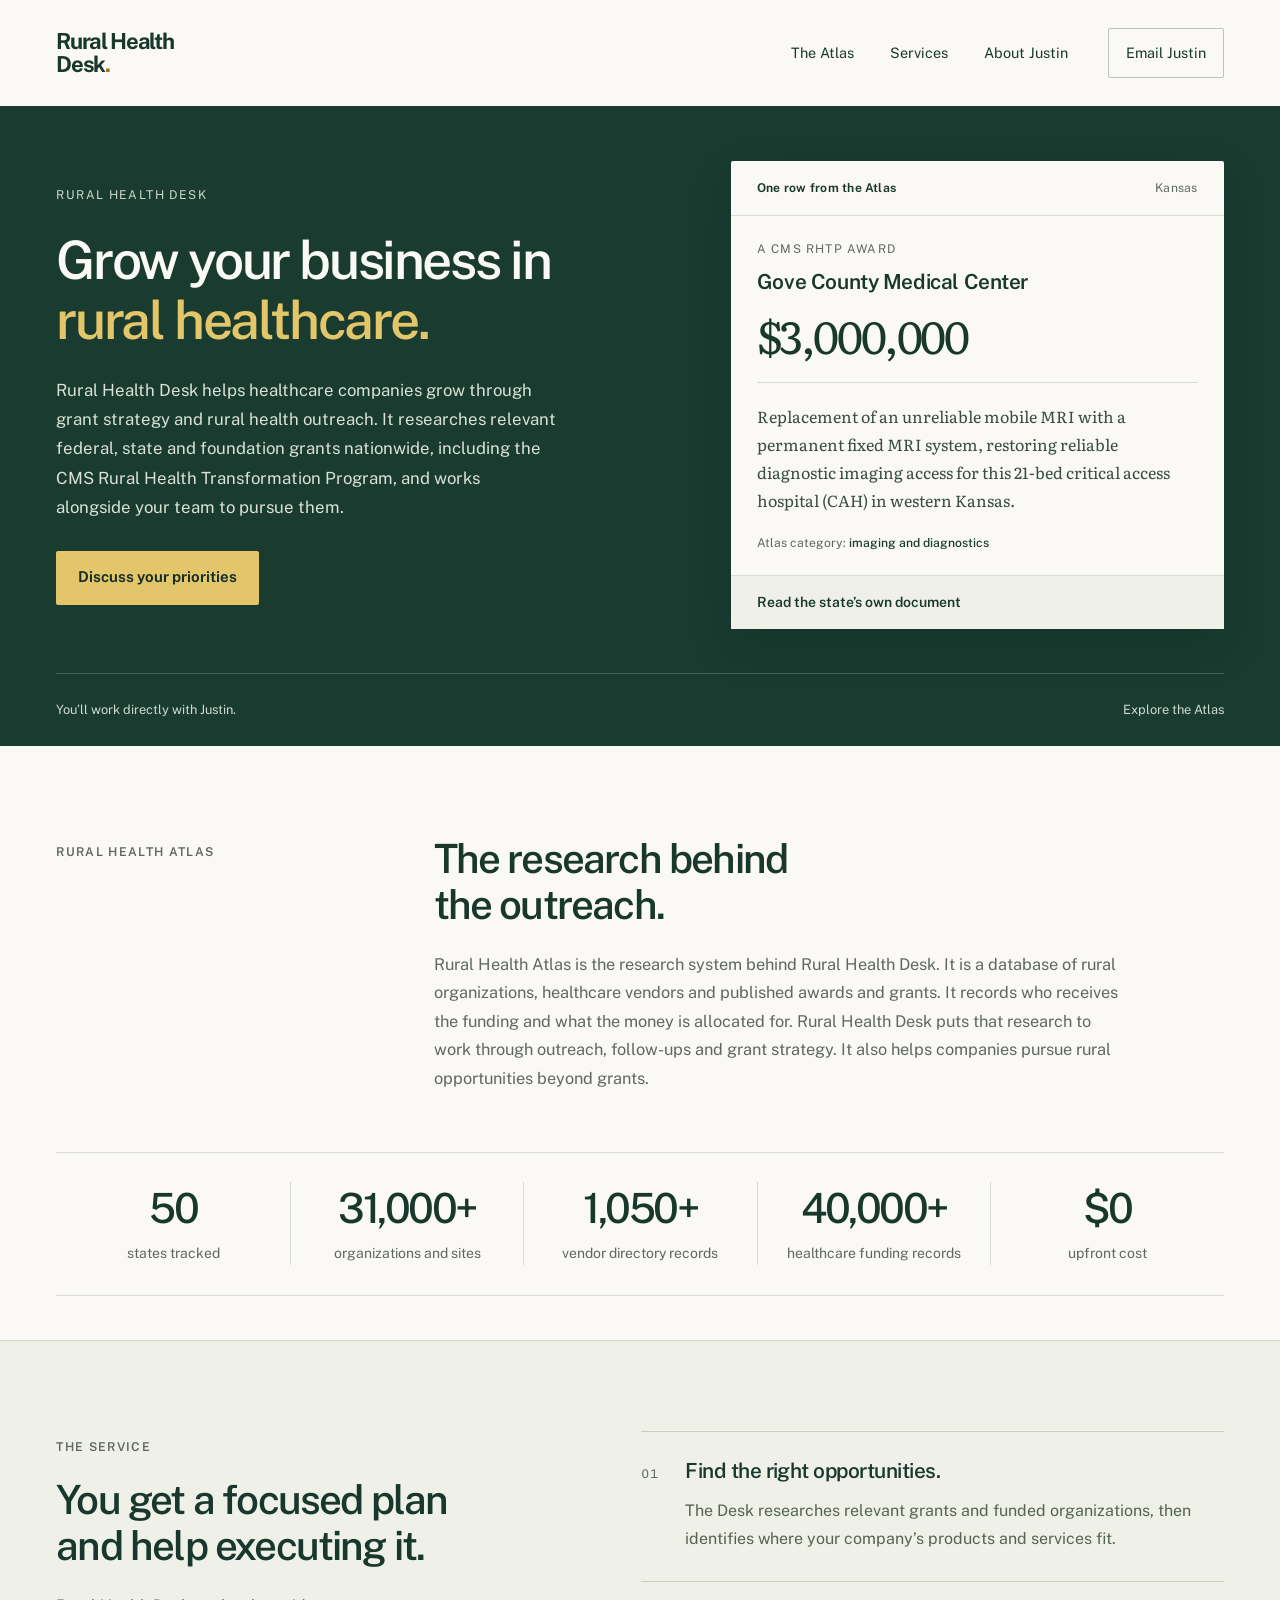
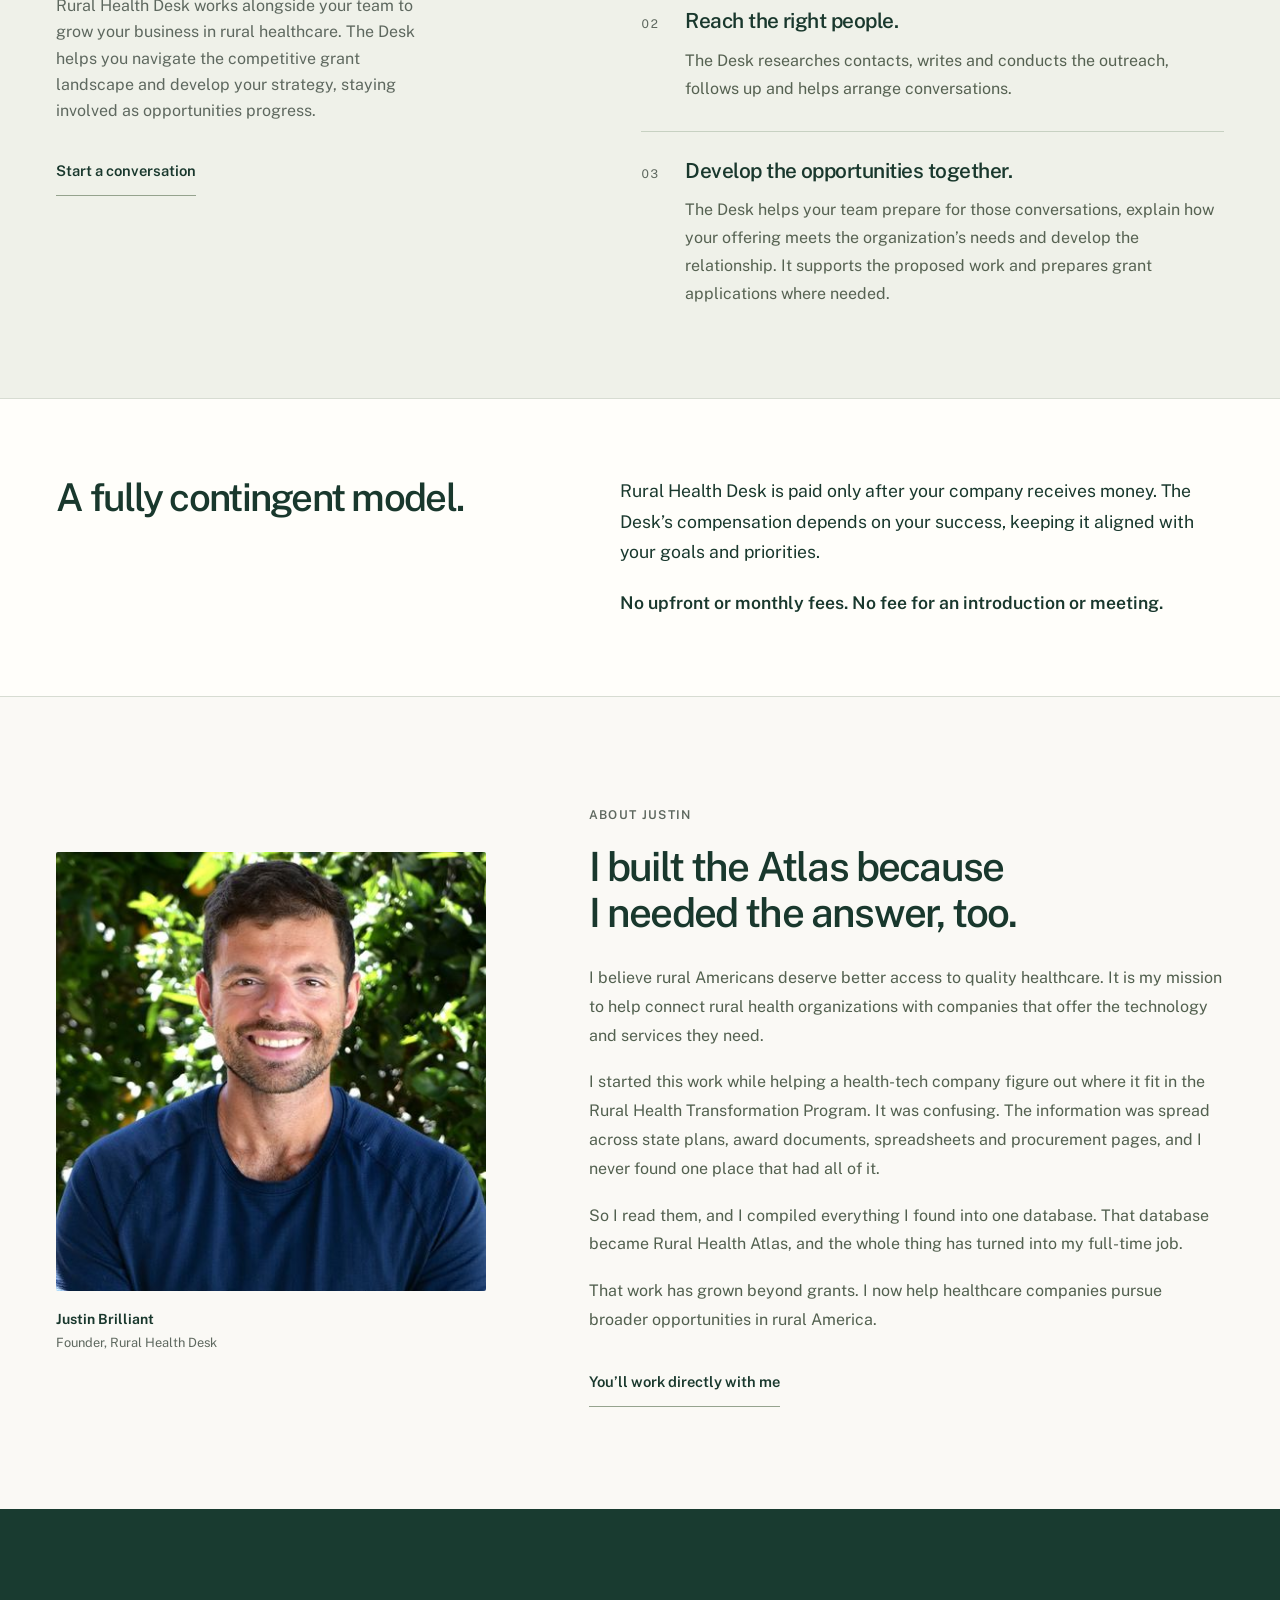
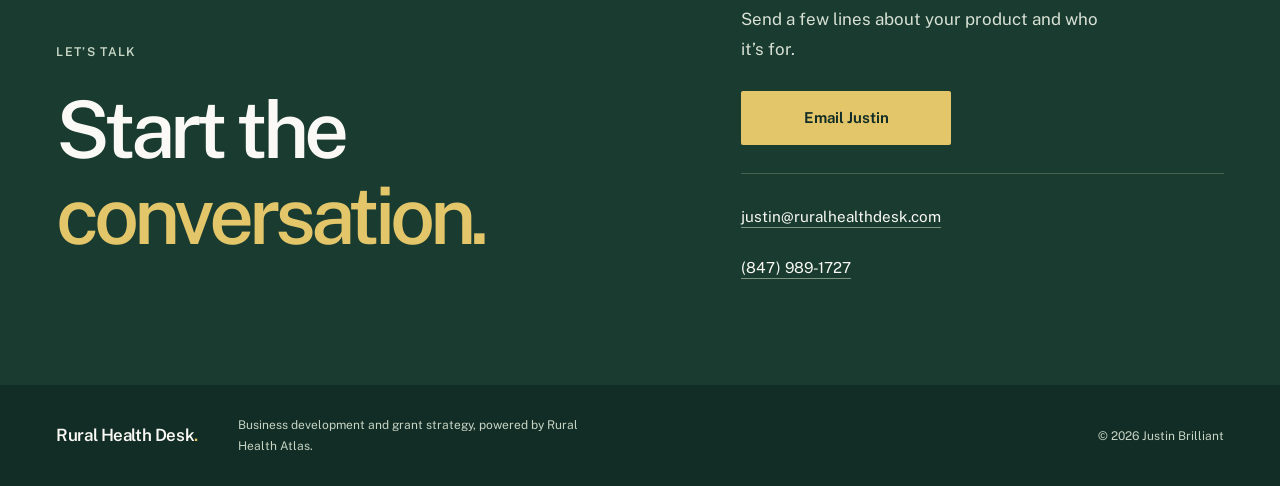
==== commit 6d0efb98: "site: refresh approved Rural Health Desk page and verified counts" ====
--- a/index.html
+++ b/index.html
@@ -112,7 +112,7 @@
 .contact-grid{display:grid;grid-template-columns:minmax(0,1.18fr) minmax(0,1fr);gap:clamp(54px,9vw,144px);align-items:center}
 .contact-section .section-label{color:#C9D7C6;margin-bottom:25px}
 .contact-section h2{font-size:clamp(3.3rem,6.2vw,6rem);line-height:1.08;letter-spacing:-.065em}
-.contact-section h2 span{font-family:inherit;font-weight:inherit;font-style:italic;color:var(--wheat)}
+.contact-section h2 span{font-family:inherit;font-weight:inherit;color:var(--wheat)}
 .contact-copy>p:first-child{max-width:395px;color:#D9E1D5;font-size:1.06rem;line-height:1.75}
 .contact-copy .button{margin-top:27px;min-width:210px}
 .contact-copy .response-time{font-size:.85rem;color:#CCD9C7;margin-top:11px}
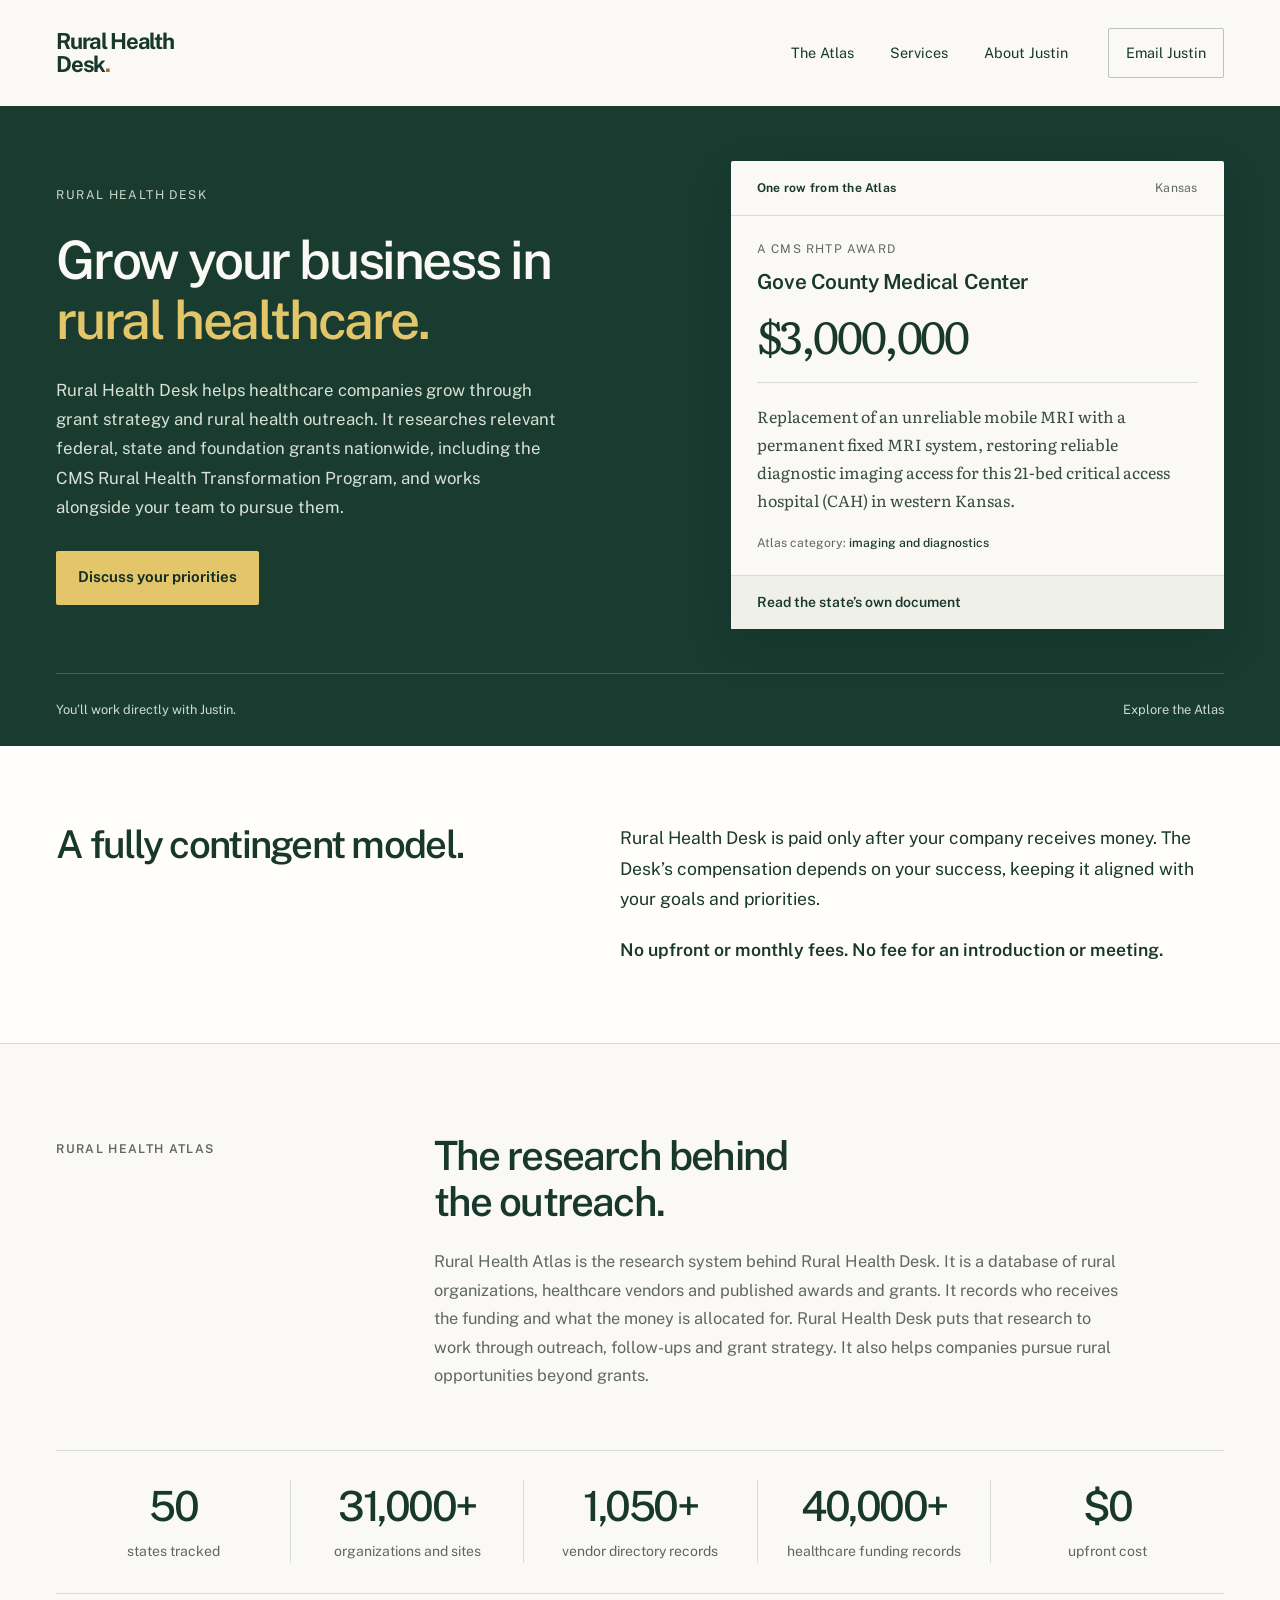
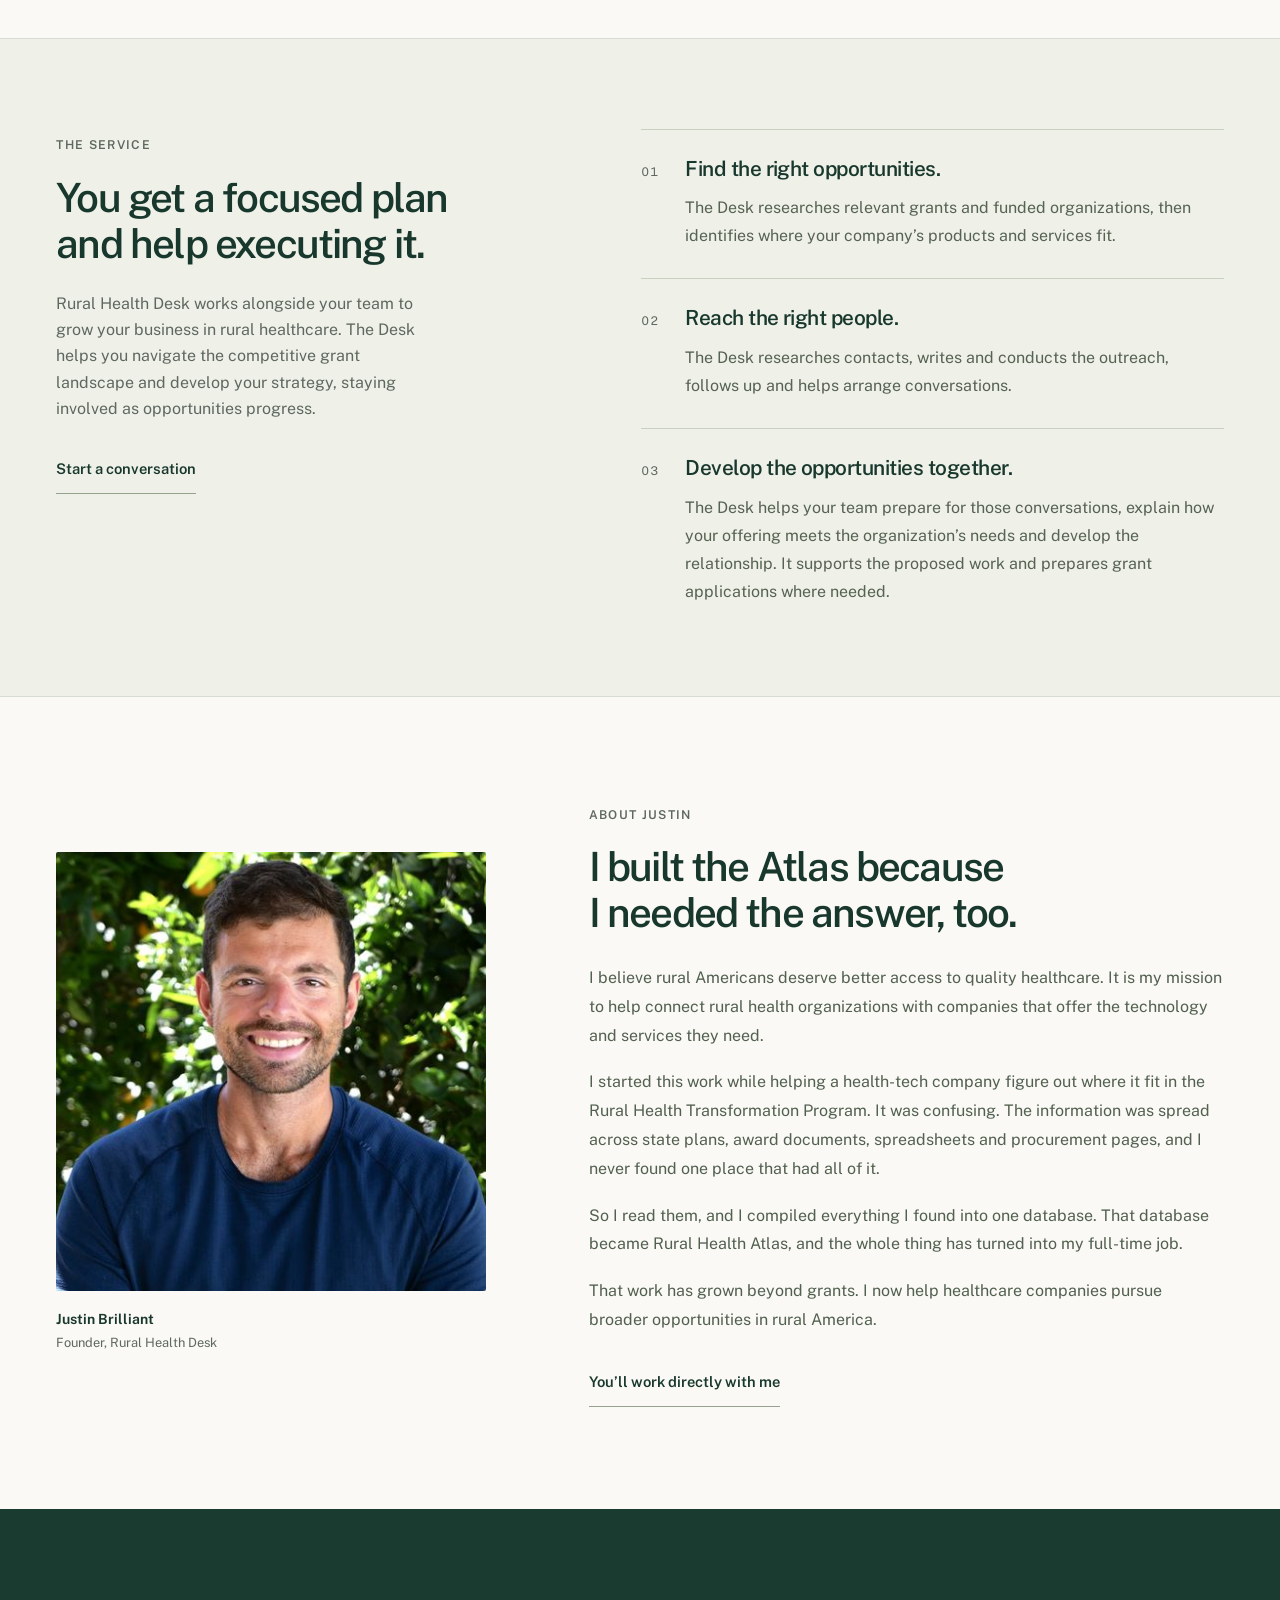
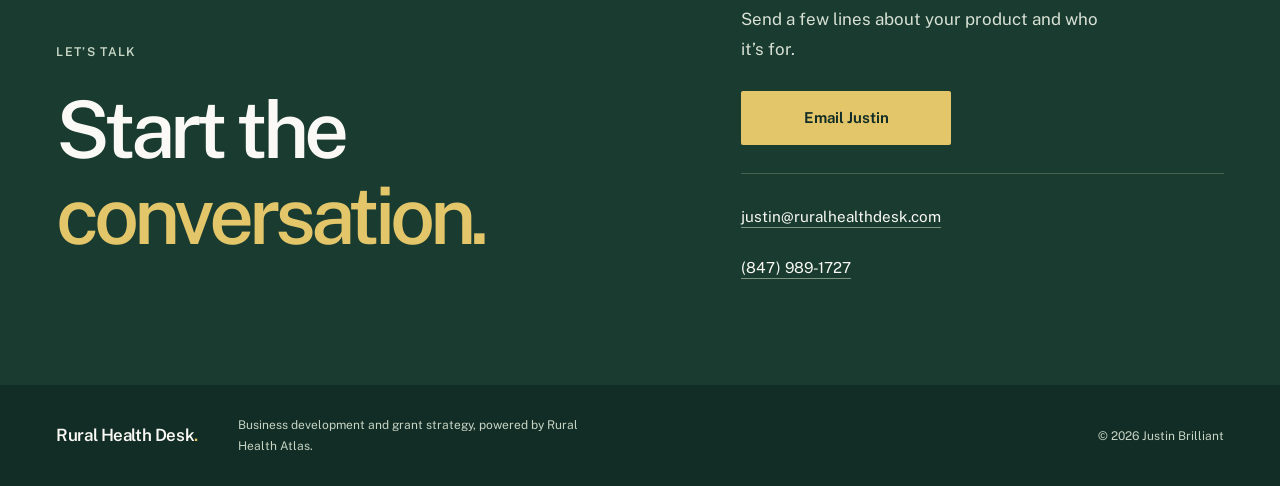
==== commit fefb880b: "site: refresh approved Rural Health Desk page and verified counts" ====
--- a/index.html
+++ b/index.html
@@ -166,6 +166,12 @@
 <div class="hero-baseline"><span>You’ll work directly with Justin.</span><a href="#atlas">Explore the Atlas</a></div>
 </div></section>
 
+<section class="payment-section" aria-labelledby="payment-title"><div class="shell payment-layout">
+<h2 id="payment-title">A fully contingent model.</h2>
+<div><p>Rural Health Desk is paid only after your company receives money. The Desk’s compensation depends on your success, keeping it aligned with your goals and priorities.</p>
+<p>No upfront or monthly fees. No fee for an introduction or meeting.</p></div>
+</div></section>
+
 <section class="atlas-section" id="atlas" aria-labelledby="atlas-title"><div class="shell">
 <div class="section-intro"><p class="section-label">Rural Health Atlas</p><div>
 <h2 id="atlas-title">The research behind<br>the outreach.</h2>
@@ -190,12 +196,6 @@
 <article><div class="deliverable-heading"><span aria-hidden="true">03</span><h3>Develop the opportunities together.</h3></div><p>The Desk helps your team prepare for those conversations, explain how your offering meets the organization’s needs and develop the relationship. It supports the proposed work and prepares grant applications where needed.</p></article>
 </div></div></section>
 
-<section class="payment-section" aria-labelledby="payment-title"><div class="shell payment-layout">
-<h2 id="payment-title">A fully contingent model.</h2>
-<div><p>Rural Health Desk is paid only after your company receives money. The Desk’s compensation depends on your success, keeping it aligned with your goals and priorities.</p>
-<p>No upfront or monthly fees. No fee for an introduction or meeting.</p></div>
-</div></section>
-
 <section class="about-section" id="about" aria-labelledby="about-title"><div class="shell about-grid">
 <figure class="portrait"><img src="/assets/justin.jpg" srcset="/assets/justin-small.jpg 440w, /assets/justin.jpg 880w" sizes="(max-width:760px) calc(100vw - 48px), 420px" alt="Justin Brilliant, founder of Rural Health Desk" width="880" height="899" loading="lazy" decoding="async"><figcaption><span>Justin Brilliant</span><span>Founder, Rural Health Desk</span></figcaption></figure>
 <div class="about-copy"><p class="section-label">About Justin</p><h2 id="about-title">I built the Atlas because<br> I needed the answer, too.</h2>
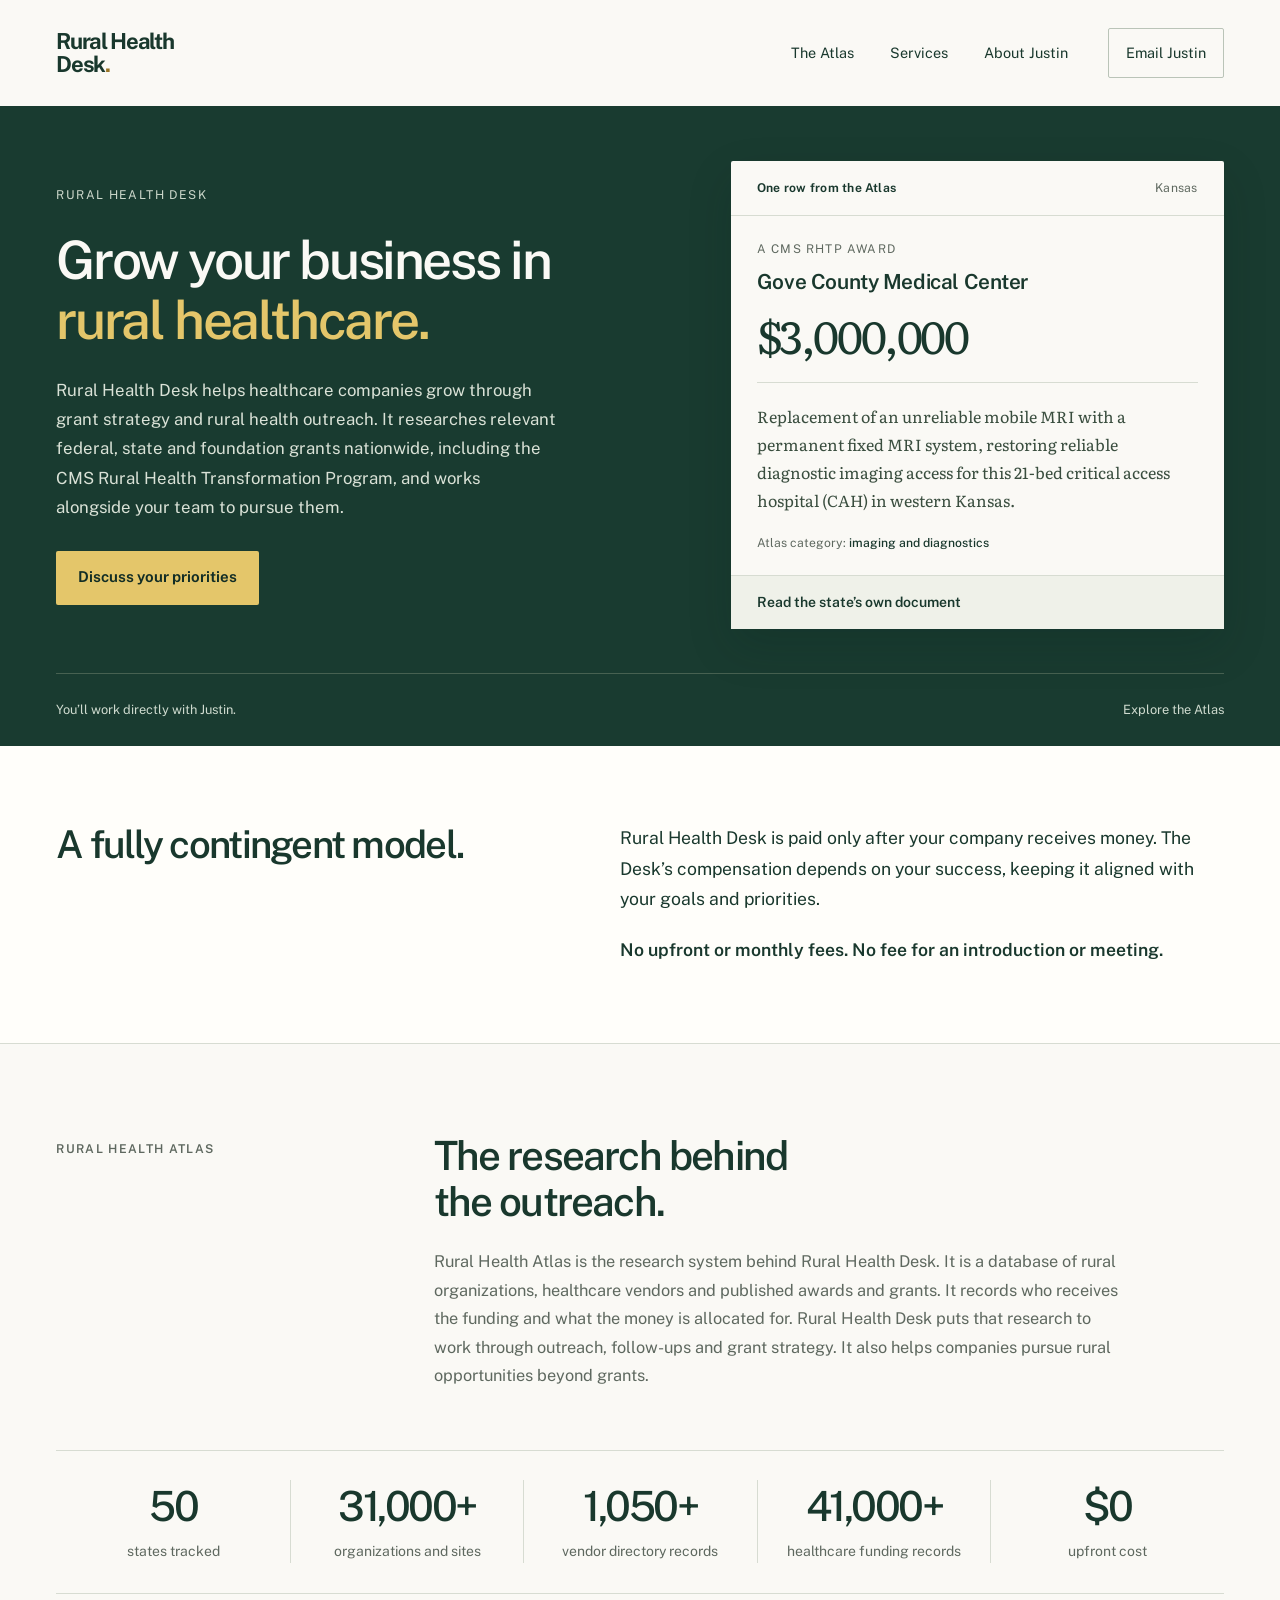
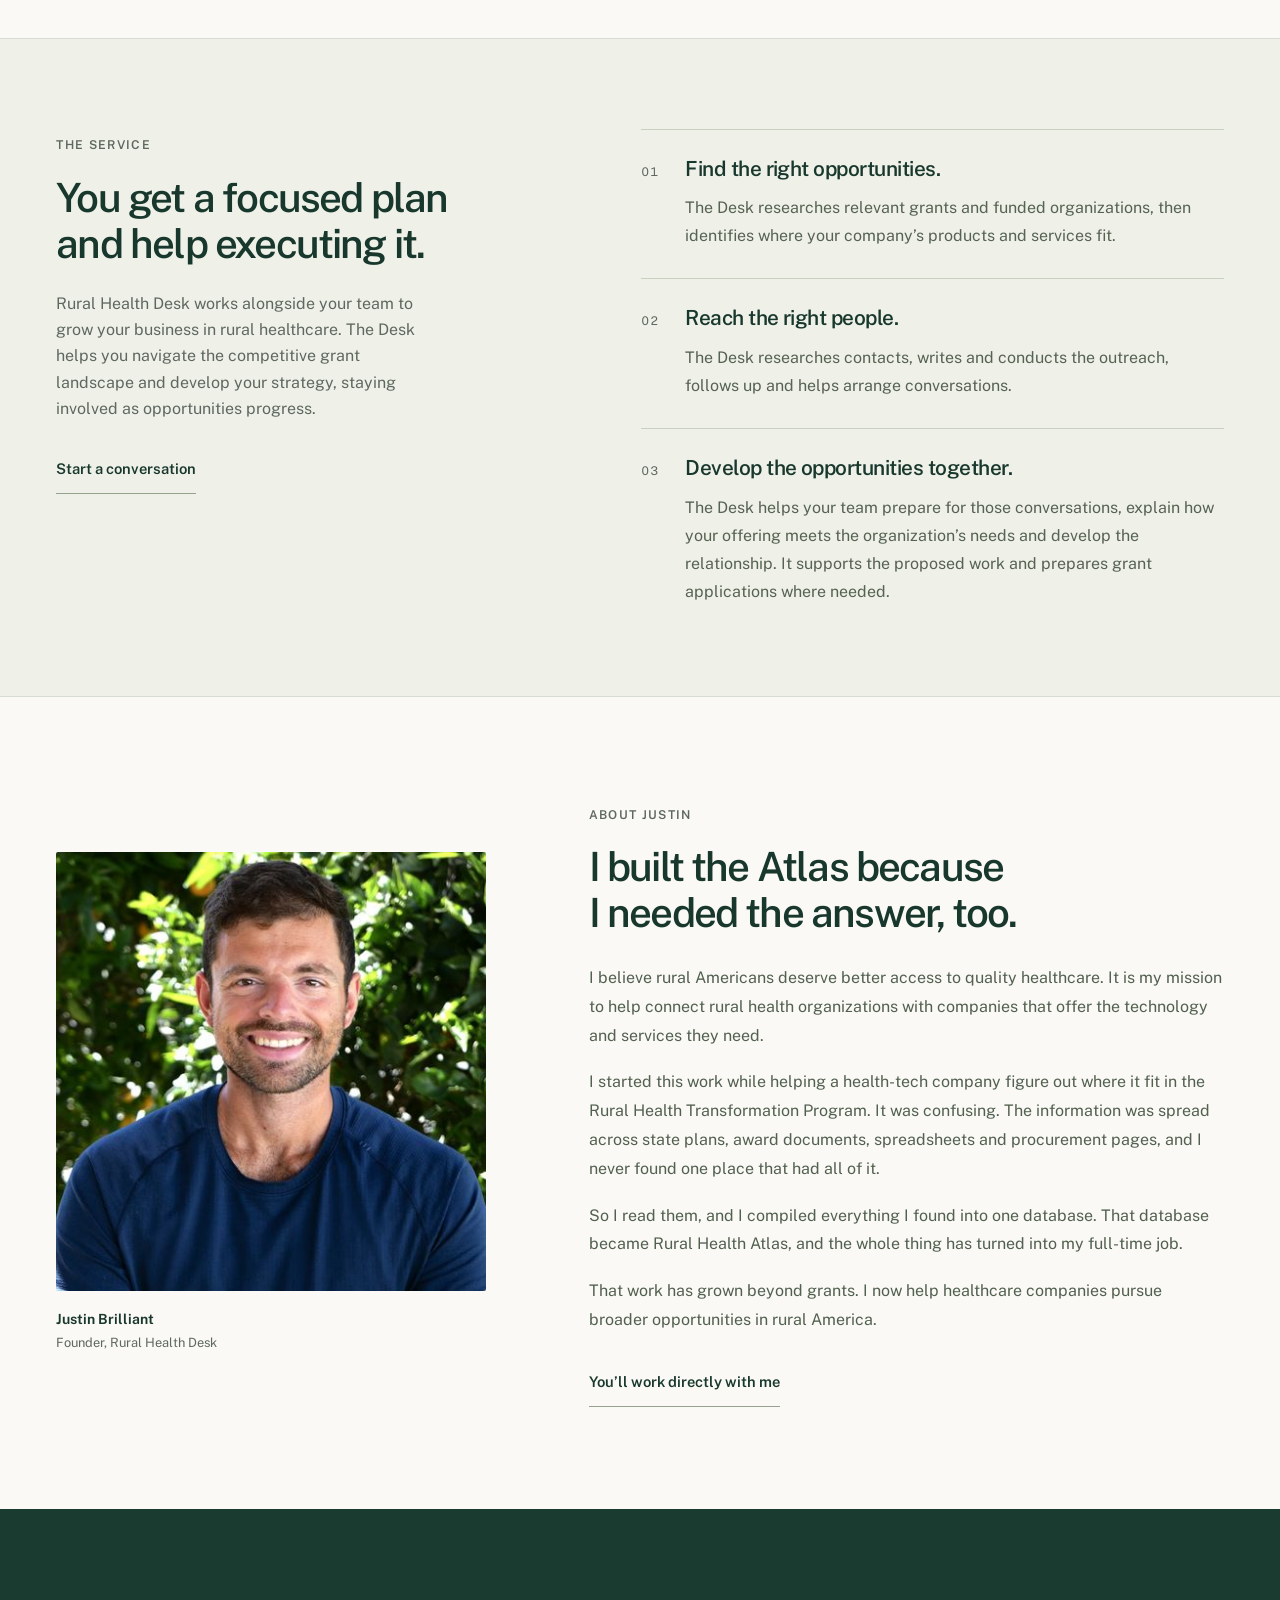
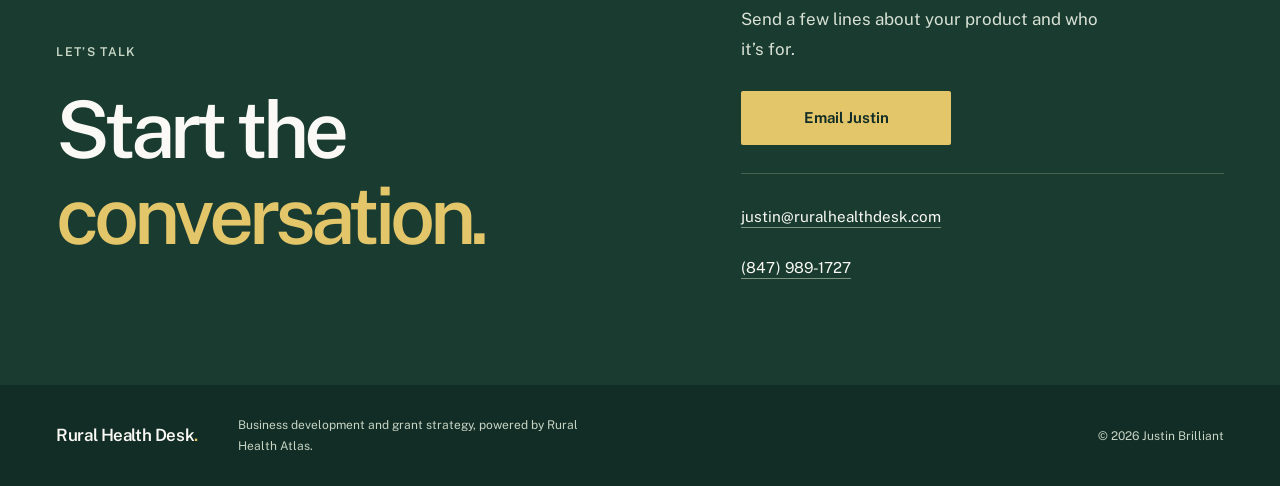
==== commit 031a45b5: "site: refresh approved Rural Health Desk page and verified counts" ====
--- a/index.html
+++ b/index.html
@@ -181,7 +181,7 @@
 <div><dt>50</dt><dd>states tracked</dd></div>
 <div><dt>31,000+</dt><dd>organizations and sites</dd></div>
 <div><dt>1,050+</dt><dd>vendor directory records</dd></div>
-<div><dt>40,000+</dt><dd>healthcare funding records</dd></div>
+<div><dt>41,000+</dt><dd>healthcare funding records</dd></div>
 <div><dt>$0</dt><dd>upfront cost</dd></div>
 </dl>
 </div></section>
